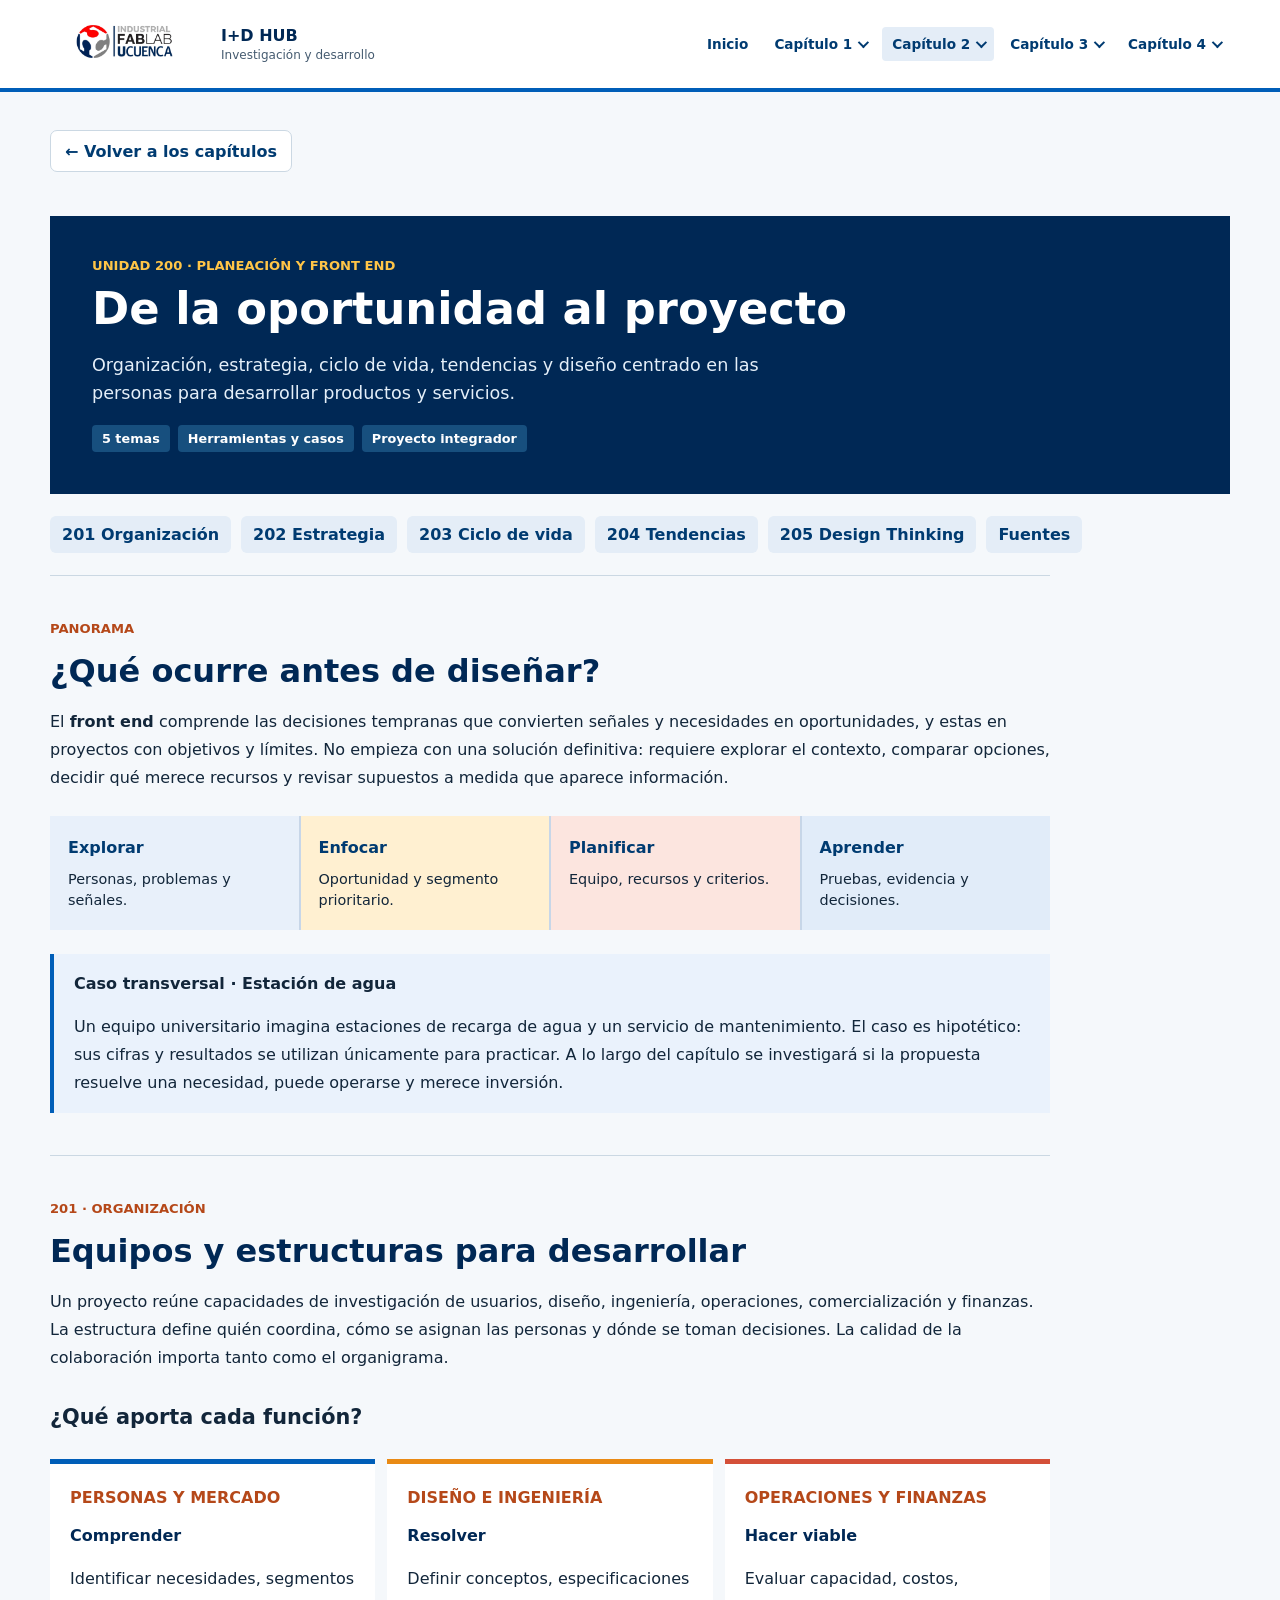
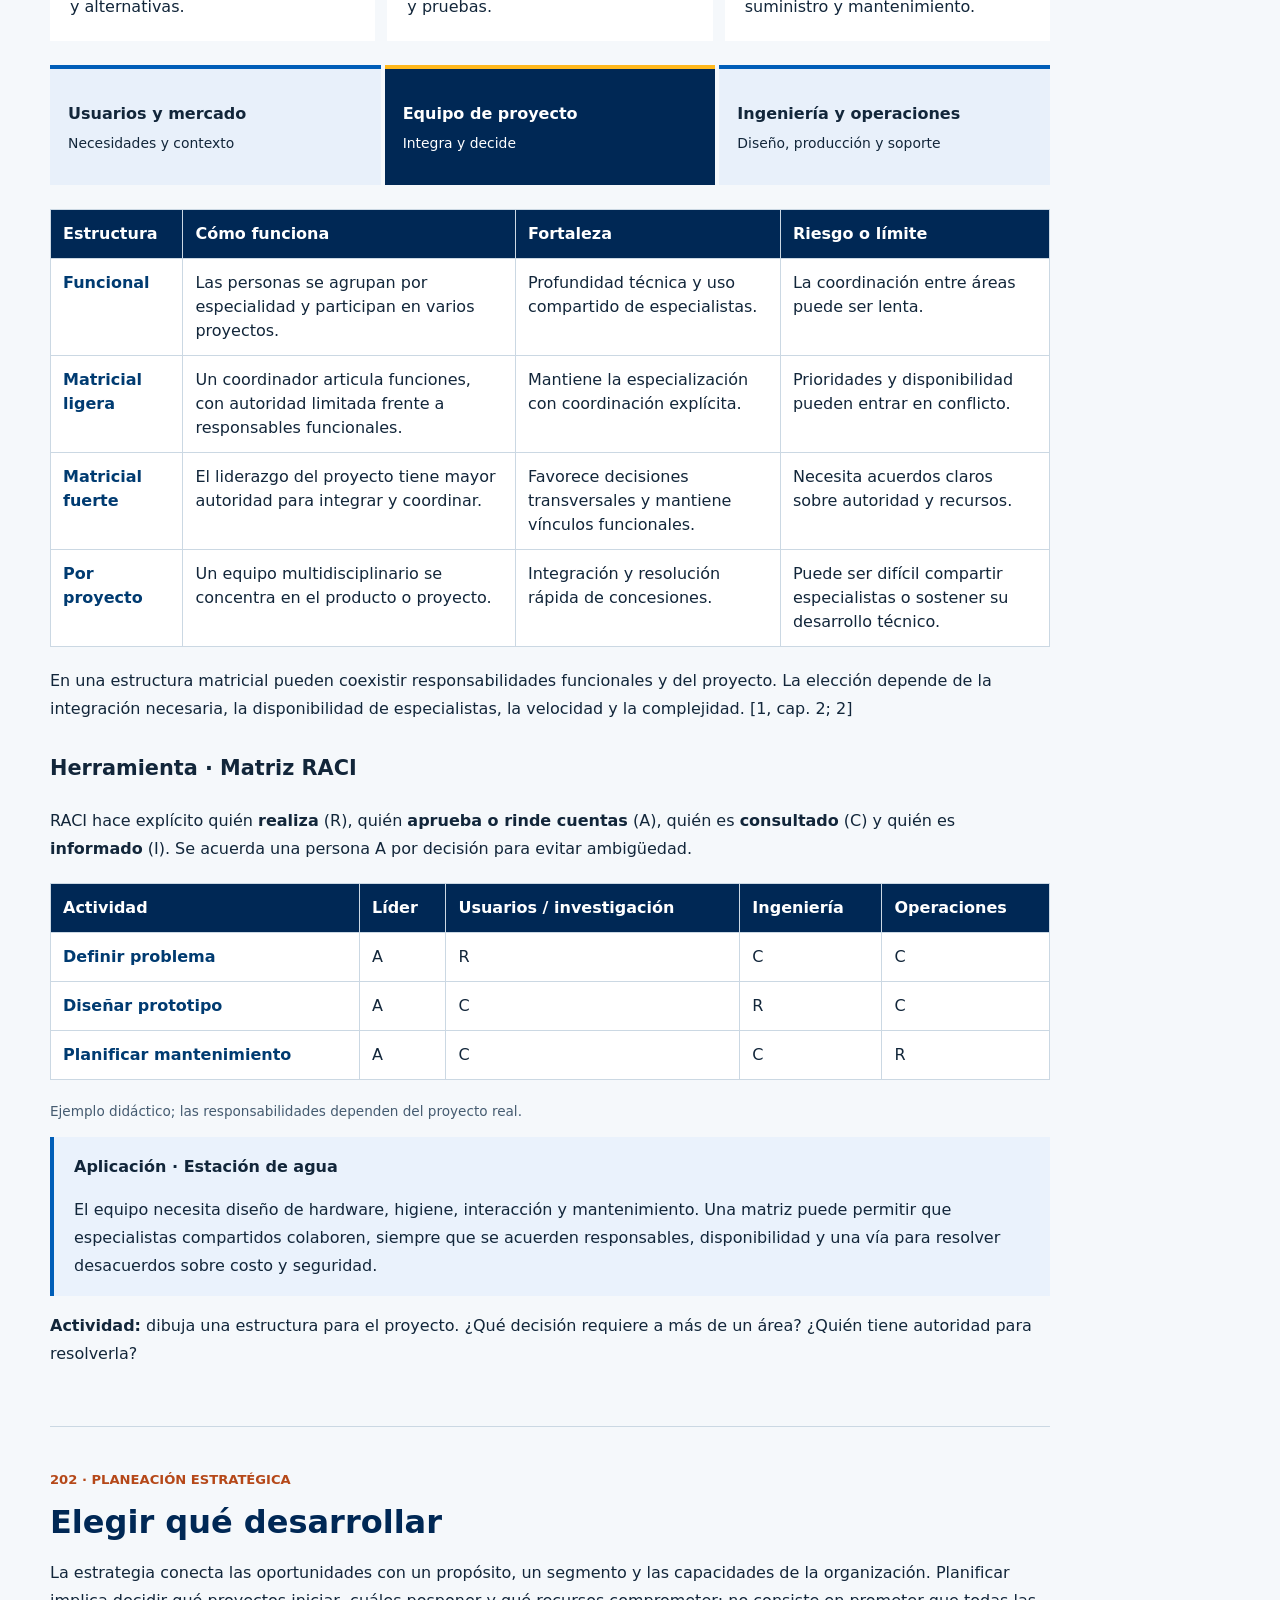
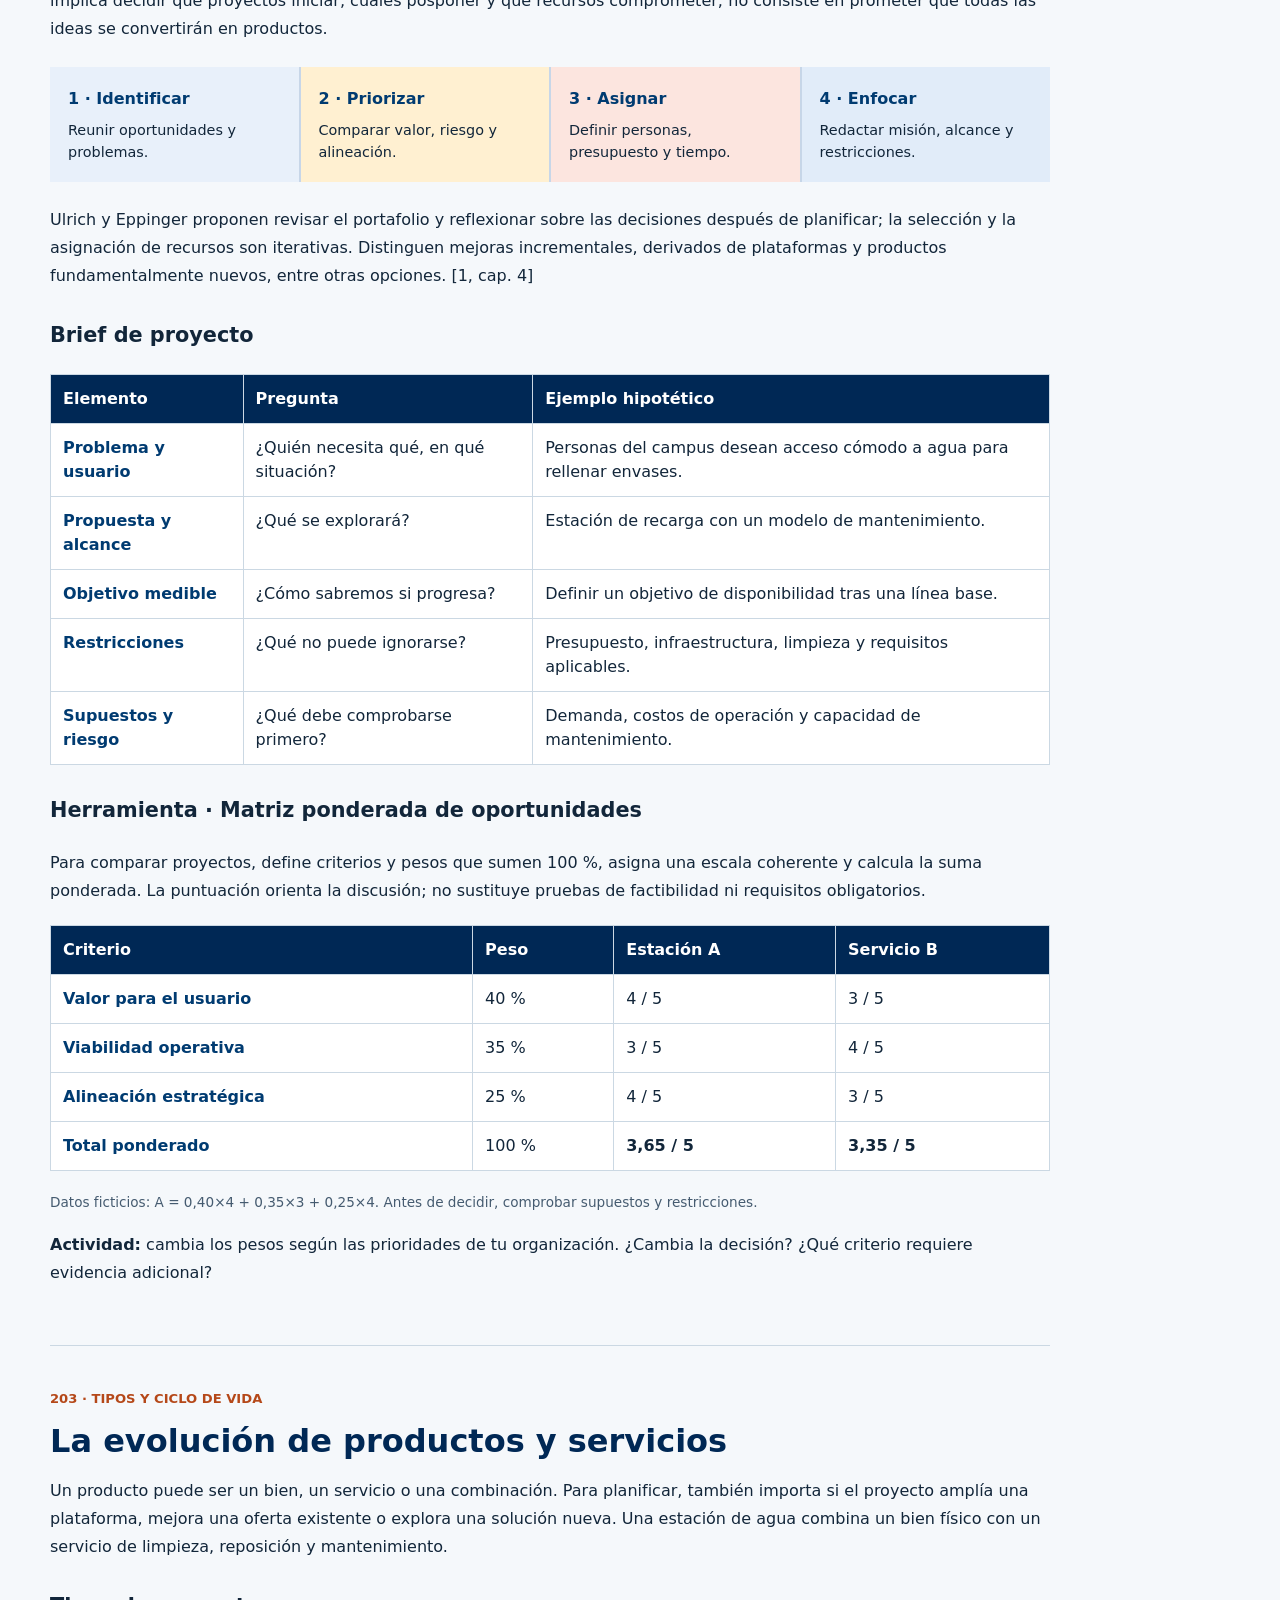
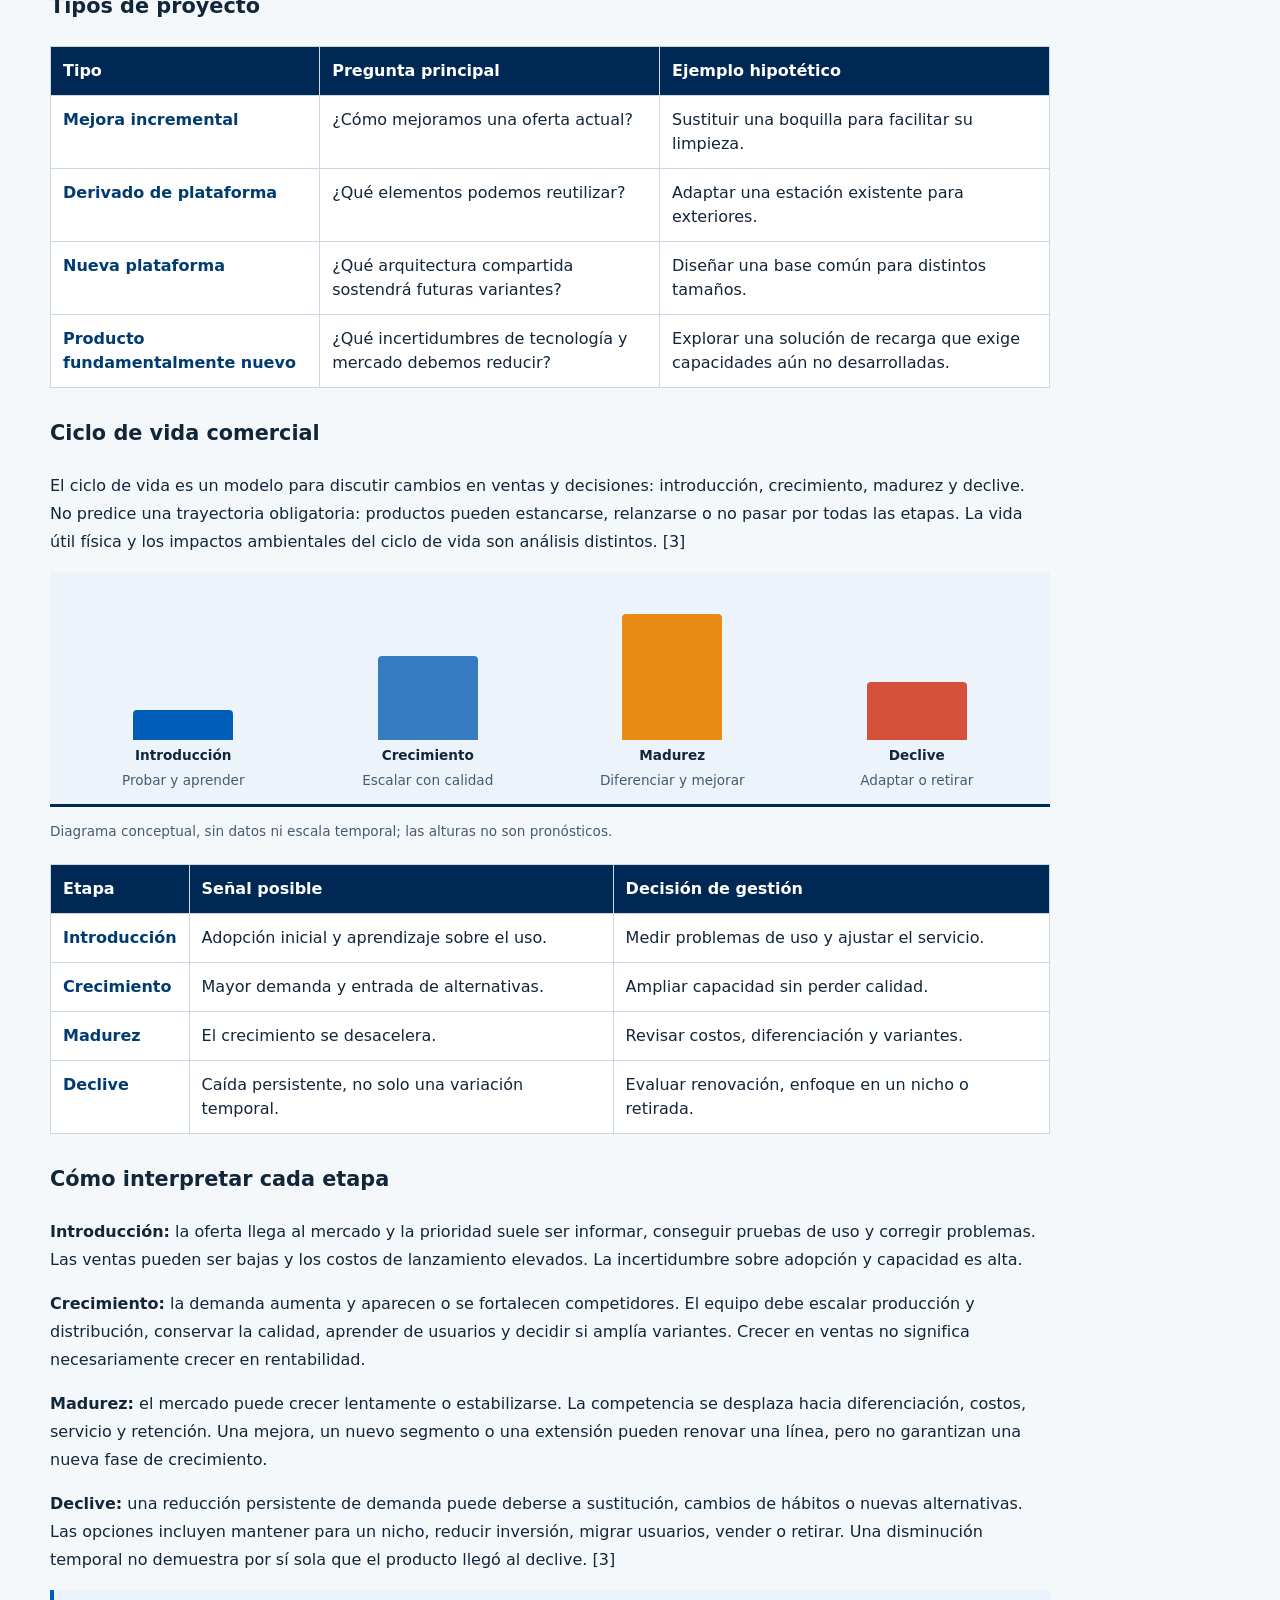
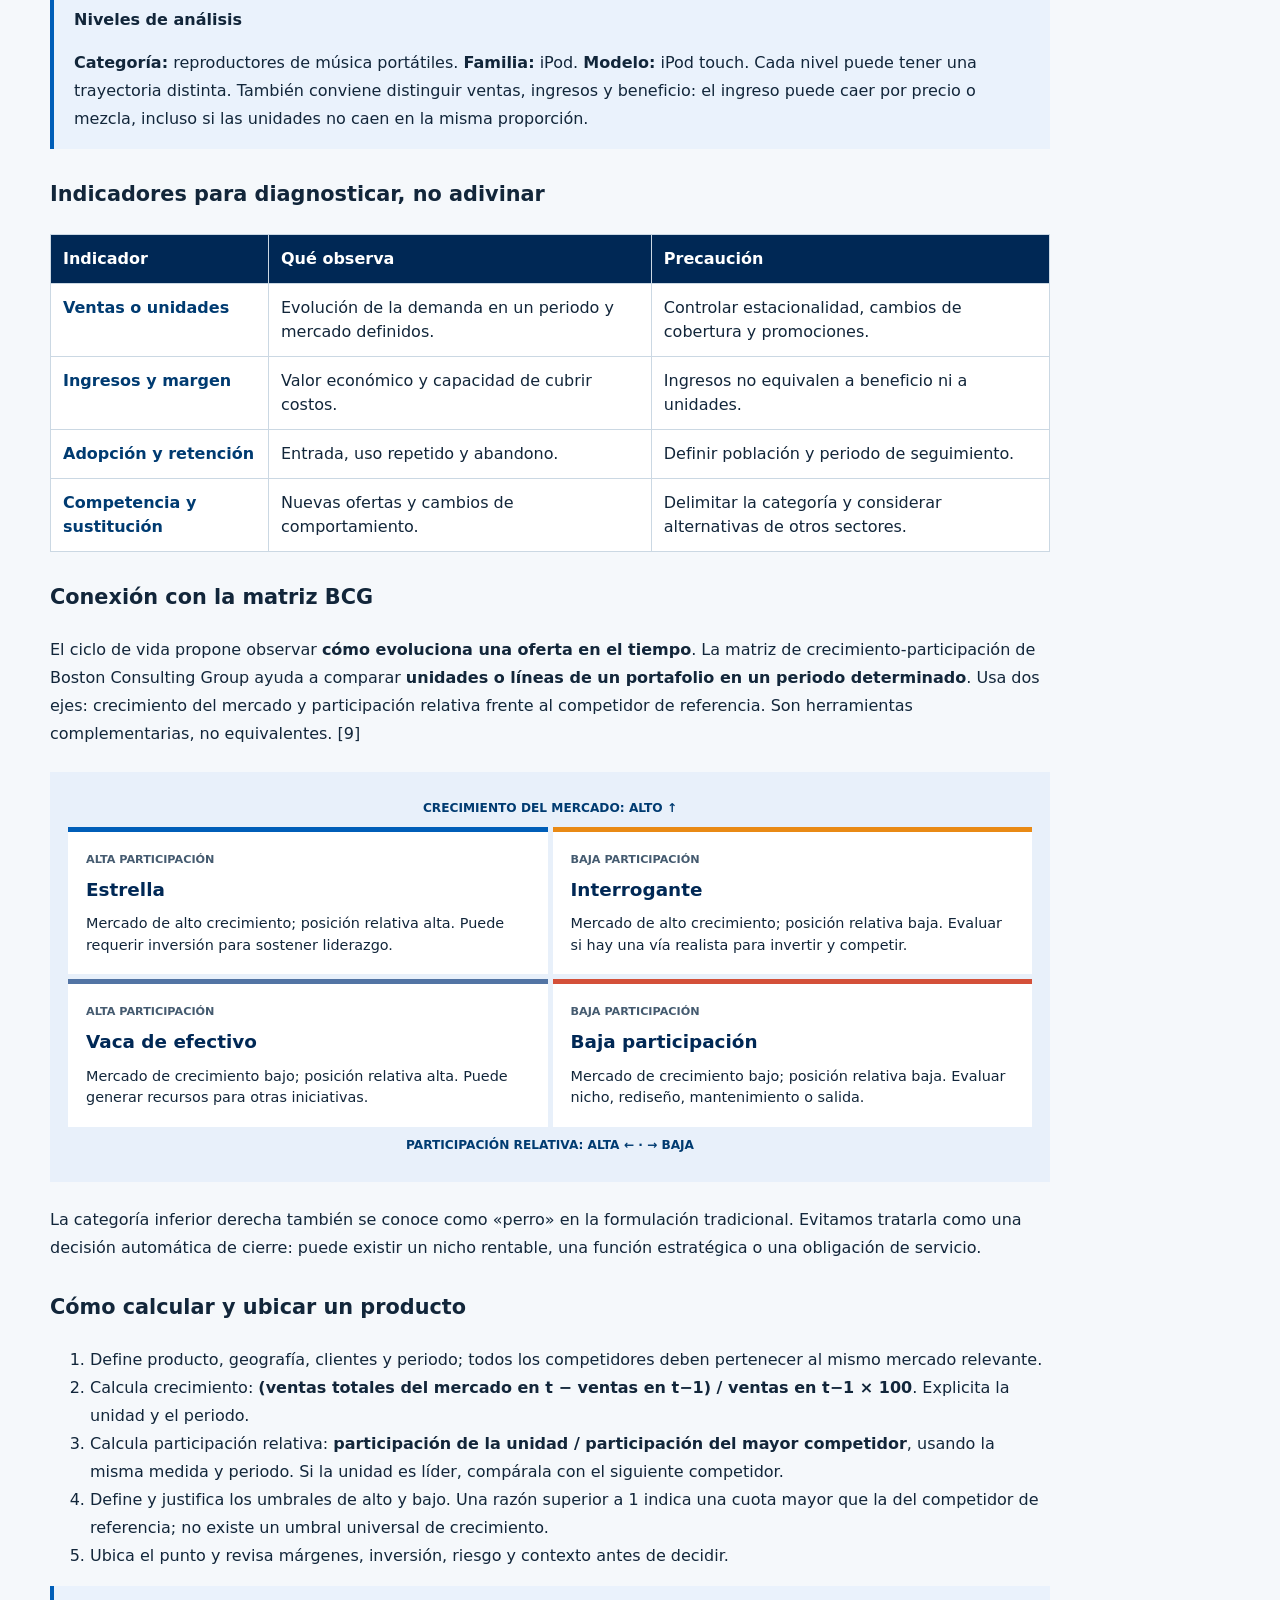
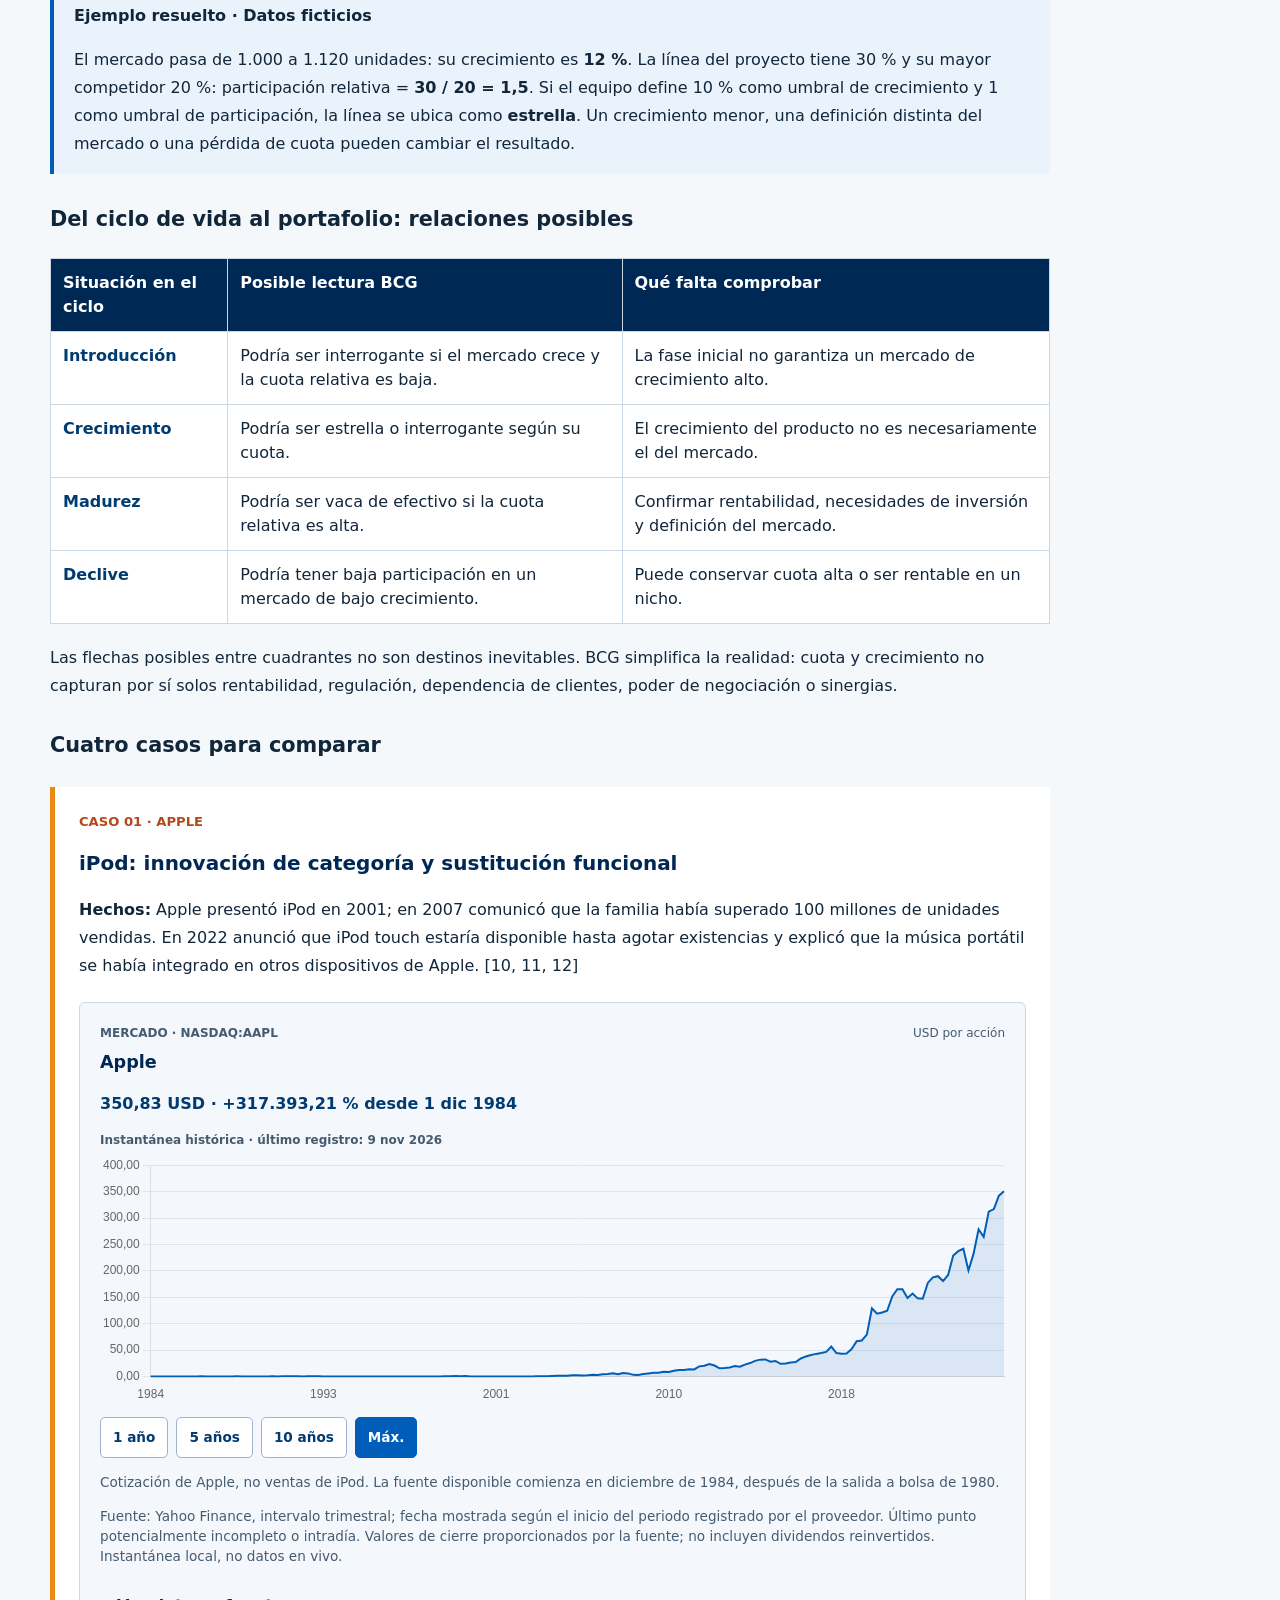
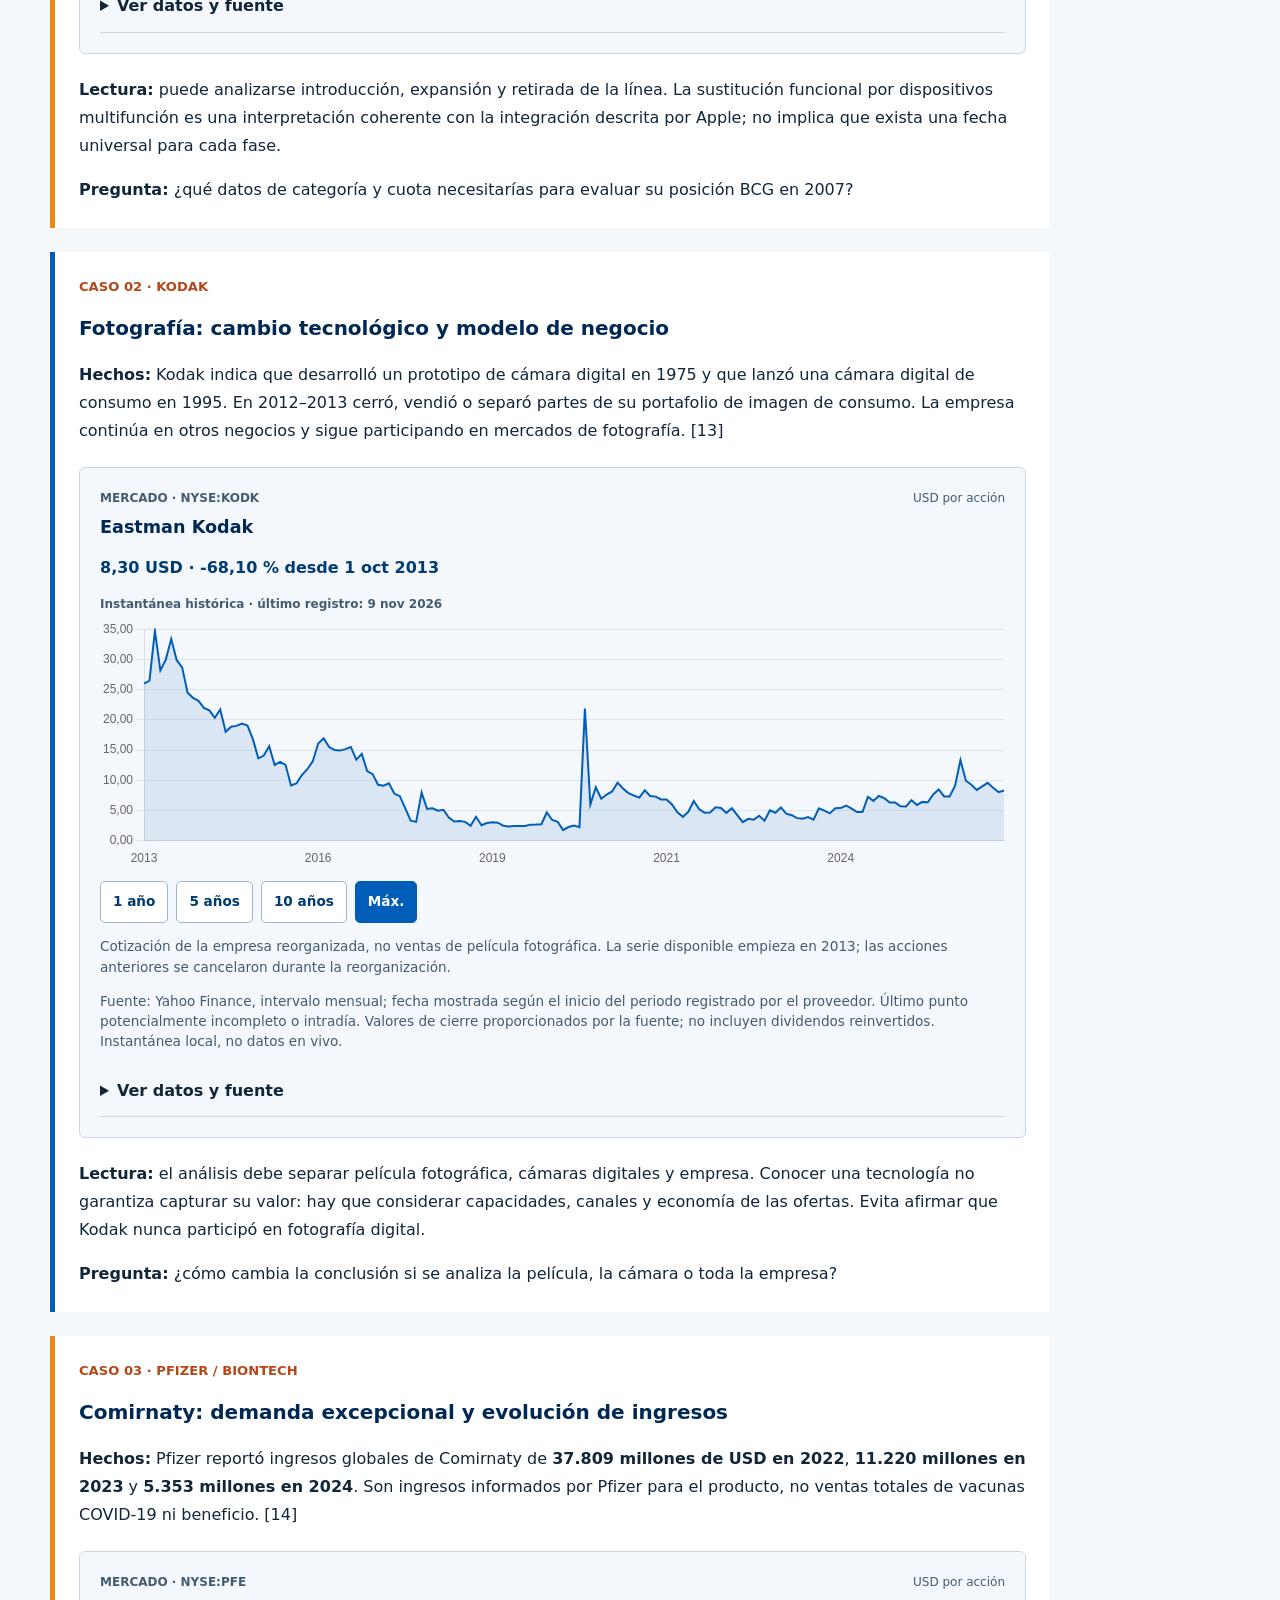
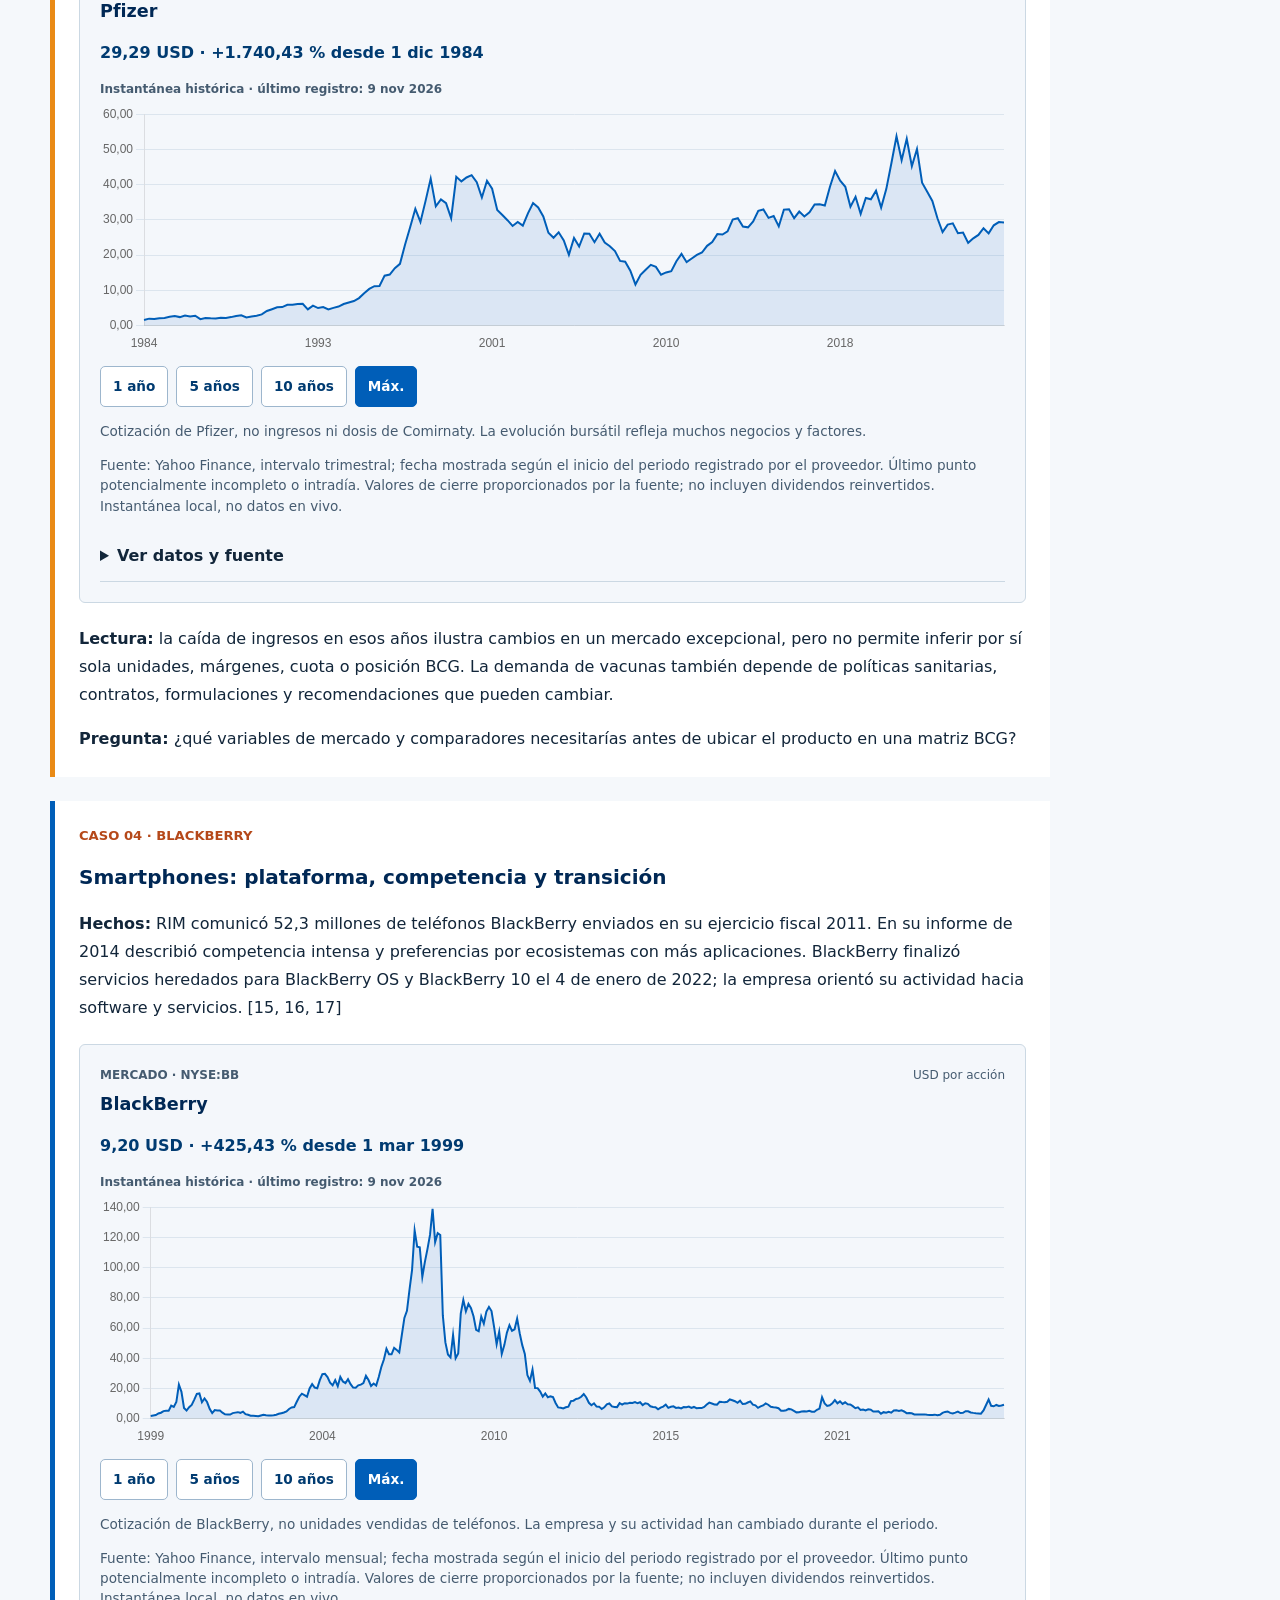
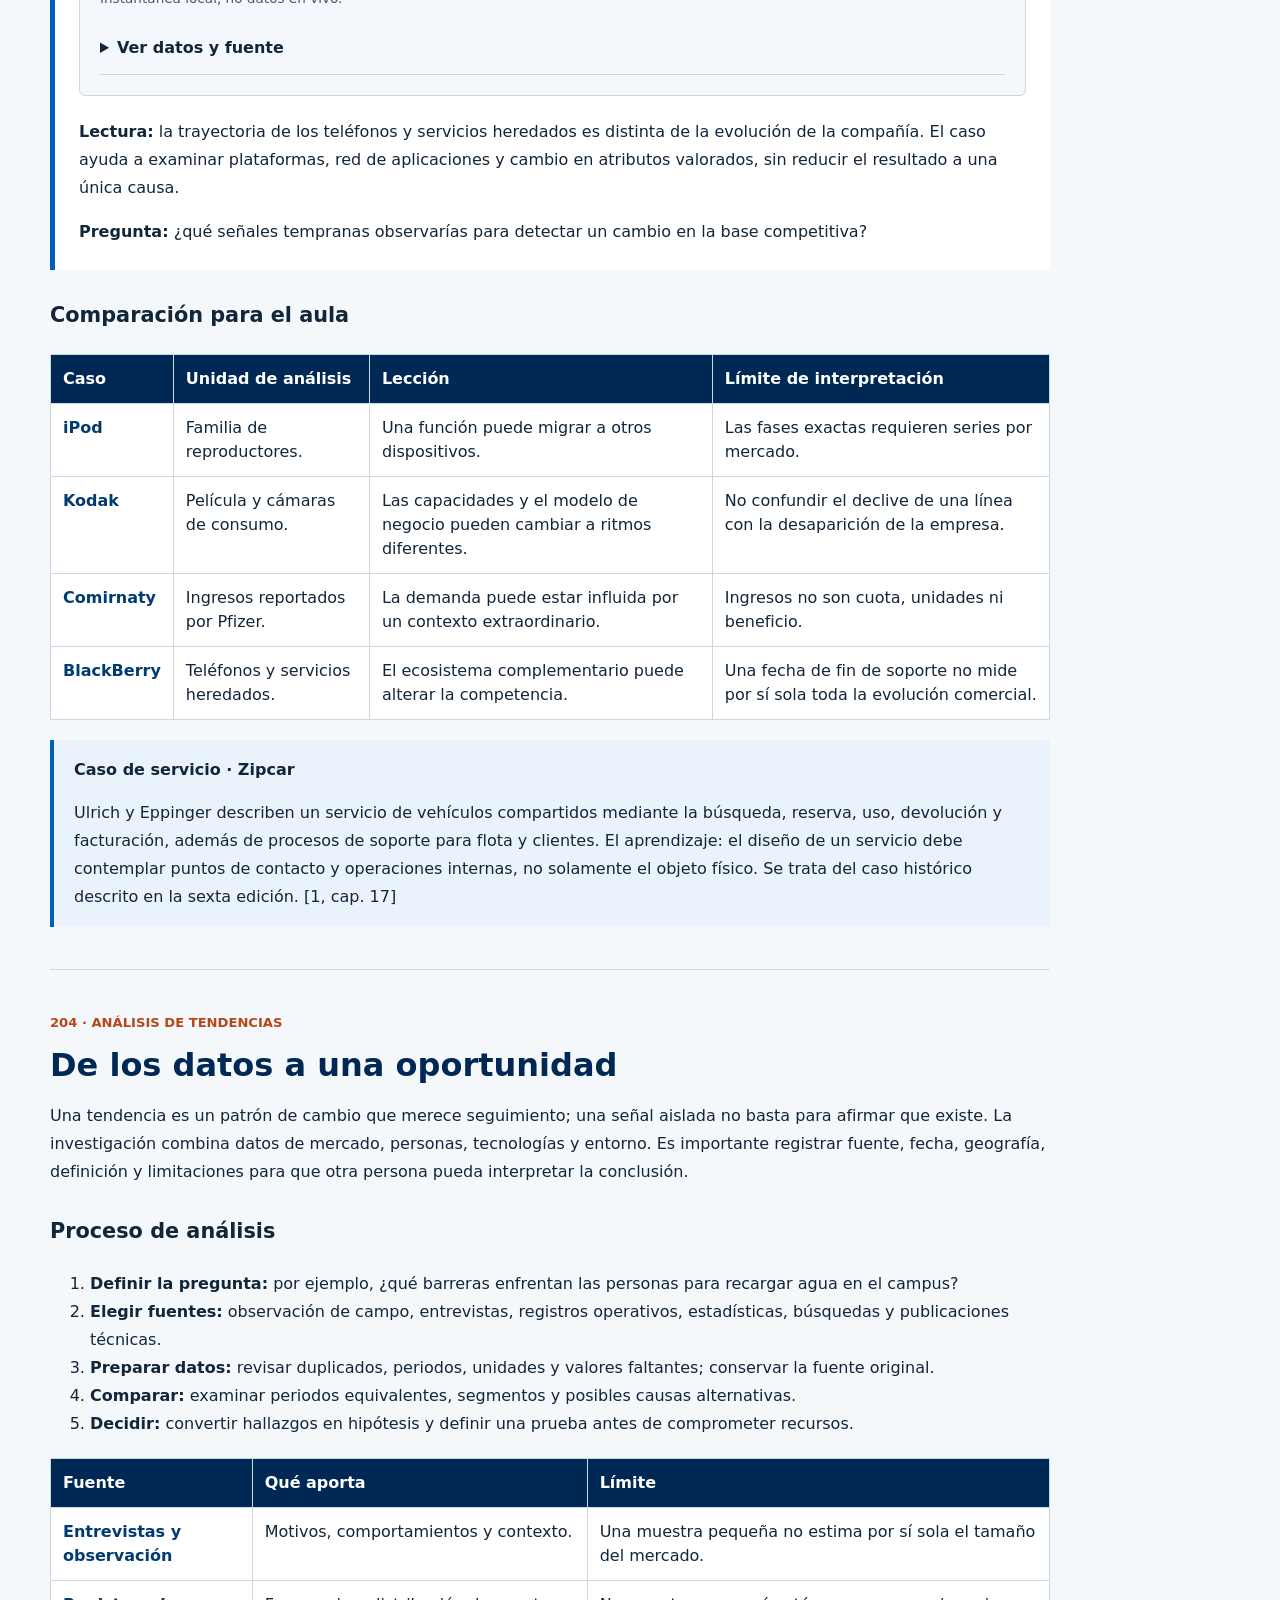
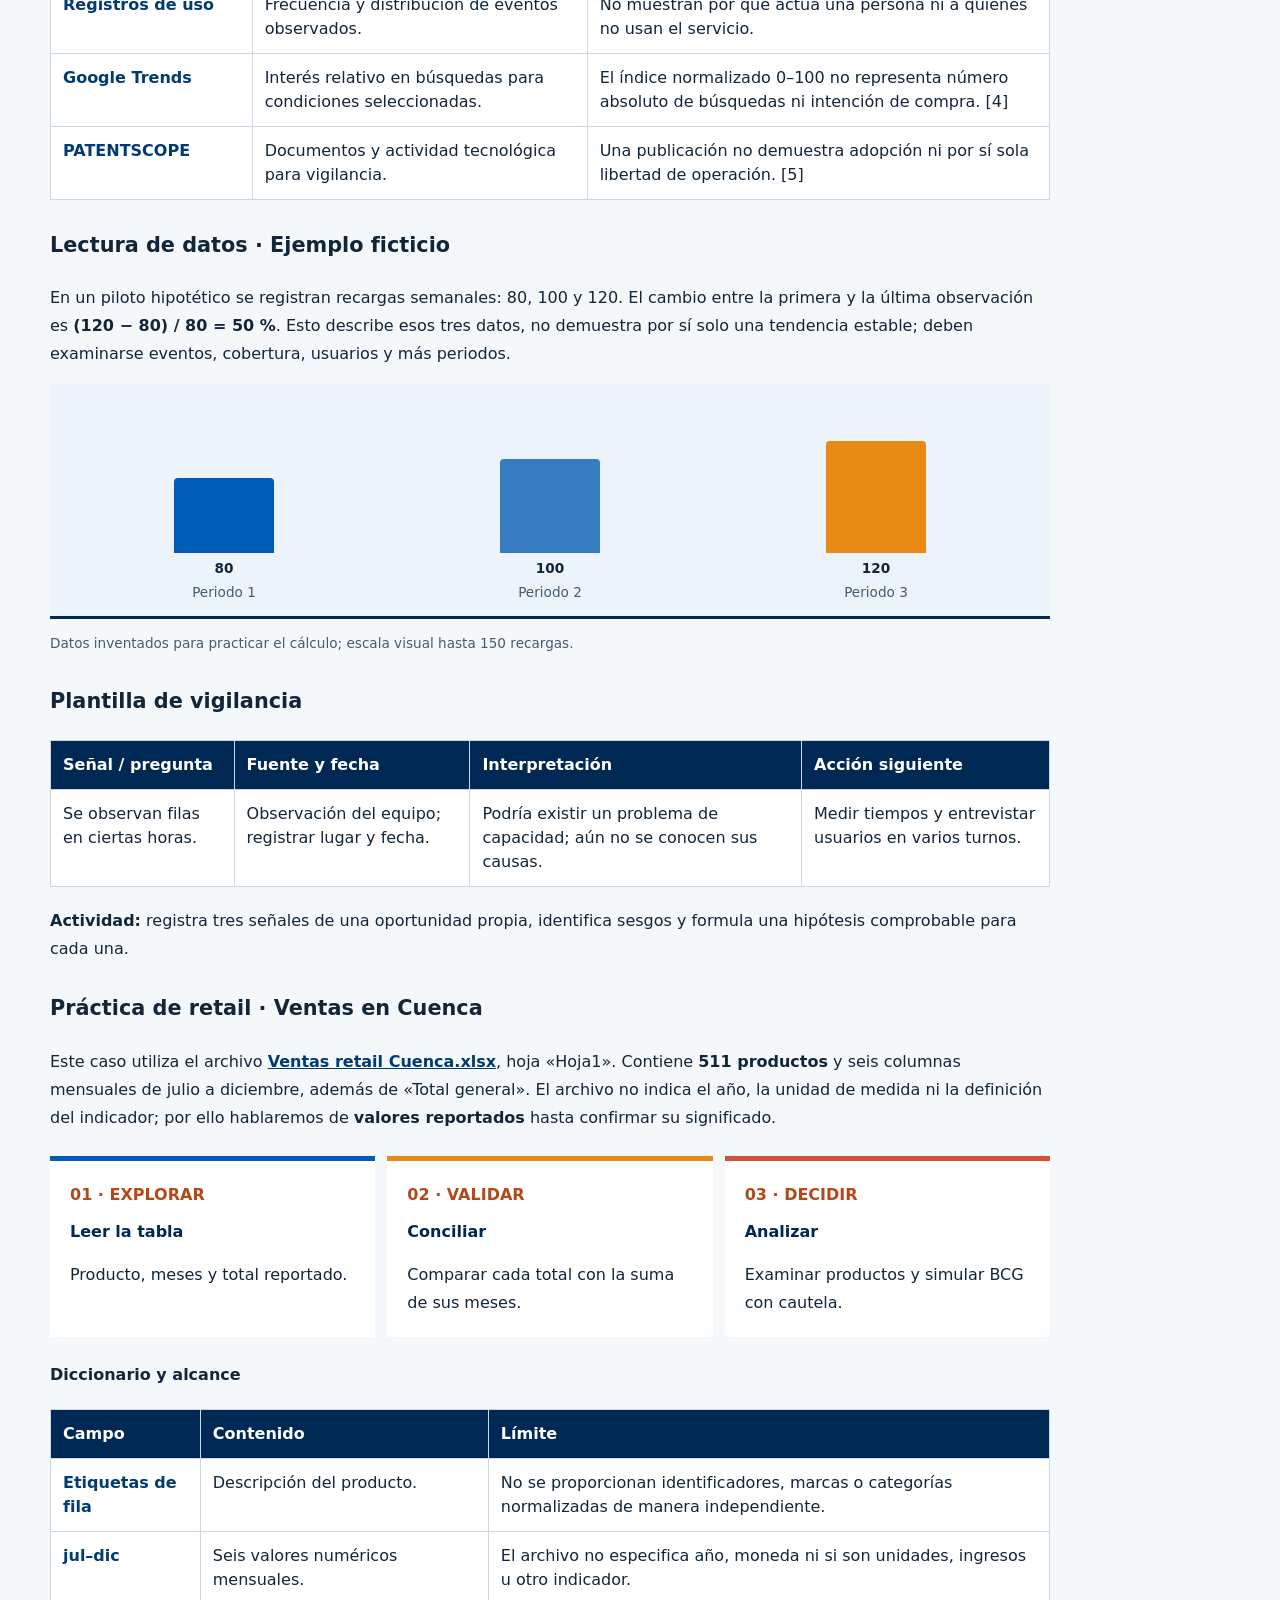
==== platform/pages/capitulo-2.html @ 2569ded1 "Add files via upload" ====
<!doctype html>
<html lang="es">
<head>
  <meta charset="utf-8">
  <meta name="viewport" content="width=device-width, initial-scale=1">
  <title>Capítulo 2 | Planeación y Front End</title>
  <link rel="stylesheet" href="../styles.css">
</head>
<body class="chapter-one chapter-two">
<header class="site-header"><a class="site-brand" href="../index.html"><span class="site-logo"><img src="../../assets/logo-fab-ucuenca.jpeg" alt="Industrial FabLab UCuenca"></span><span class="site-brand-text"><strong>I+D HUB</strong><small>Investigación y desarrollo</small></span></a><nav aria-label="Navegación principal"><a href="../index.html">Inicio</a><a href="capitulo-1.html">Capítulo 1</a><a href="capitulo-2.html" aria-current="page">Capítulo 2</a><a href="capitulo-3.html">Capítulo 3</a><a href="capitulo-4.html">Capítulo 4</a></nav></header>
<main class="page-shell chapter-page">
  <a class="back-link" href="../index.html">← Volver a los capítulos</a>
  <header class="chapter-intro"><p class="kicker">Unidad 200 · Planeación y front end</p><h1>De la oportunidad al proyecto</h1><p>Organización, estrategia, ciclo de vida, tendencias y diseño centrado en las personas para desarrollar productos y servicios.</p><div class="chapter-meta"><span>5 temas</span><span>Herramientas y casos</span><span>Proyecto integrador</span></div></header>
  <nav class="study-nav" aria-label="Temas del capítulo"><a href="#tema-201">201 Organización</a><a href="#tema-202">202 Estrategia</a><a href="#tema-203">203 Ciclo de vida</a><a href="#tema-204">204 Tendencias</a><a href="#tema-205">205 Design Thinking</a><a href="#fuentes">Fuentes</a></nav>
  <div class="chapter-reading">
  <section class="study-content">
    <p class="kicker">Panorama</p><h2>¿Qué ocurre antes de diseñar?</h2><p>El <strong>front end</strong> comprende las decisiones tempranas que convierten señales y necesidades en oportunidades, y estas en proyectos con objetivos y límites. No empieza con una solución definitiva: requiere explorar el contexto, comparar opciones, decidir qué merece recursos y revisar supuestos a medida que aparece información.</p>
    <div class="learning-flow"><div><strong>Explorar</strong><span>Personas, problemas y señales.</span></div><div><strong>Enfocar</strong><span>Oportunidad y segmento prioritario.</span></div><div><strong>Planificar</strong><span>Equipo, recursos y criterios.</span></div><div><strong>Aprender</strong><span>Pruebas, evidencia y decisiones.</span></div></div>
    <aside class="case"><strong>Caso transversal · Estación de agua</strong><p>Un equipo universitario imagina estaciones de recarga de agua y un servicio de mantenimiento. El caso es hipotético: sus cifras y resultados se utilizan únicamente para practicar. A lo largo del capítulo se investigará si la propuesta resuelve una necesidad, puede operarse y merece inversión.</p></aside>
  </section>
  <section class="study-content" id="tema-201">
    <p class="kicker">201 · Organización</p><h2>Equipos y estructuras para desarrollar</h2><p>Un proyecto reúne capacidades de investigación de usuarios, diseño, ingeniería, operaciones, comercialización y finanzas. La estructura define quién coordina, cómo se asignan las personas y dónde se toman decisiones. La calidad de la colaboración importa tanto como el organigrama.</p>
    <h3>¿Qué aporta cada función?</h3><div class="concept-map"><div><span>PERSONAS Y MERCADO</span><strong>Comprender</strong><p>Identificar necesidades, segmentos y alternativas.</p></div><div><span>DISEÑO E INGENIERÍA</span><strong>Resolver</strong><p>Definir conceptos, especificaciones y pruebas.</p></div><div><span>OPERACIONES Y FINANZAS</span><strong>Hacer viable</strong><p>Evaluar capacidad, costos, suministro y mantenimiento.</p></div></div>
    <div class="team-diagram" role="img" aria-label="Equipo de proyecto que conecta usuarios y mercado, diseño e ingeniería, operaciones y finanzas"><div><strong>Usuarios y mercado</strong><span>Necesidades y contexto</span></div><div><strong>Equipo de proyecto</strong><span>Integra y decide</span></div><div><strong>Ingeniería y operaciones</strong><span>Diseño, producción y soporte</span></div></div>
    <div class="table-wrap"><table><thead><tr><th>Estructura</th><th>Cómo funciona</th><th>Fortaleza</th><th>Riesgo o límite</th></tr></thead><tbody><tr><th>Funcional</th><td>Las personas se agrupan por especialidad y participan en varios proyectos.</td><td>Profundidad técnica y uso compartido de especialistas.</td><td>La coordinación entre áreas puede ser lenta.</td></tr><tr><th>Matricial ligera</th><td>Un coordinador articula funciones, con autoridad limitada frente a responsables funcionales.</td><td>Mantiene la especialización con coordinación explícita.</td><td>Prioridades y disponibilidad pueden entrar en conflicto.</td></tr><tr><th>Matricial fuerte</th><td>El liderazgo del proyecto tiene mayor autoridad para integrar y coordinar.</td><td>Favorece decisiones transversales y mantiene vínculos funcionales.</td><td>Necesita acuerdos claros sobre autoridad y recursos.</td></tr><tr><th>Por proyecto</th><td>Un equipo multidisciplinario se concentra en el producto o proyecto.</td><td>Integración y resolución rápida de concesiones.</td><td>Puede ser difícil compartir especialistas o sostener su desarrollo técnico.</td></tr></tbody></table></div>
    <p>En una estructura matricial pueden coexistir responsabilidades funcionales y del proyecto. La elección depende de la integración necesaria, la disponibilidad de especialistas, la velocidad y la complejidad. [1, cap. 2; 2]</p>
    <h3>Herramienta · Matriz RACI</h3><p>RACI hace explícito quién <strong>realiza</strong> (R), quién <strong>aprueba o rinde cuentas</strong> (A), quién es <strong>consultado</strong> (C) y quién es <strong>informado</strong> (I). Se acuerda una persona A por decisión para evitar ambigüedad.</p>
    <div class="table-wrap"><table><thead><tr><th>Actividad</th><th>Líder</th><th>Usuarios / investigación</th><th>Ingeniería</th><th>Operaciones</th></tr></thead><tbody><tr><th>Definir problema</th><td>A</td><td>R</td><td>C</td><td>C</td></tr><tr><th>Diseñar prototipo</th><td>A</td><td>C</td><td>R</td><td>C</td></tr><tr><th>Planificar mantenimiento</th><td>A</td><td>C</td><td>C</td><td>R</td></tr></tbody></table></div><p class="source-note">Ejemplo didáctico; las responsabilidades dependen del proyecto real.</p>
    <aside class="case"><strong>Aplicación · Estación de agua</strong><p>El equipo necesita diseño de hardware, higiene, interacción y mantenimiento. Una matriz puede permitir que especialistas compartidos colaboren, siempre que se acuerden responsables, disponibilidad y una vía para resolver desacuerdos sobre costo y seguridad.</p></aside>
    <p><strong>Actividad:</strong> dibuja una estructura para el proyecto. ¿Qué decisión requiere a más de un área? ¿Quién tiene autoridad para resolverla?</p>
  </section>
  <section class="study-content" id="tema-202">
    <p class="kicker">202 · Planeación estratégica</p><h2>Elegir qué desarrollar</h2><p>La estrategia conecta las oportunidades con un propósito, un segmento y las capacidades de la organización. Planificar implica decidir qué proyectos iniciar, cuáles posponer y qué recursos comprometer; no consiste en prometer que todas las ideas se convertirán en productos.</p>
    <div class="learning-flow"><div><strong>1 · Identificar</strong><span>Reunir oportunidades y problemas.</span></div><div><strong>2 · Priorizar</strong><span>Comparar valor, riesgo y alineación.</span></div><div><strong>3 · Asignar</strong><span>Definir personas, presupuesto y tiempo.</span></div><div><strong>4 · Enfocar</strong><span>Redactar misión, alcance y restricciones.</span></div></div>
    <p>Ulrich y Eppinger proponen revisar el portafolio y reflexionar sobre las decisiones después de planificar; la selección y la asignación de recursos son iterativas. Distinguen mejoras incrementales, derivados de plataformas y productos fundamentalmente nuevos, entre otras opciones. [1, cap. 4]</p>
    <h3>Brief de proyecto</h3><div class="table-wrap"><table><thead><tr><th>Elemento</th><th>Pregunta</th><th>Ejemplo hipotético</th></tr></thead><tbody><tr><th>Problema y usuario</th><td>¿Quién necesita qué, en qué situación?</td><td>Personas del campus desean acceso cómodo a agua para rellenar envases.</td></tr><tr><th>Propuesta y alcance</th><td>¿Qué se explorará?</td><td>Estación de recarga con un modelo de mantenimiento.</td></tr><tr><th>Objetivo medible</th><td>¿Cómo sabremos si progresa?</td><td>Definir un objetivo de disponibilidad tras una línea base.</td></tr><tr><th>Restricciones</th><td>¿Qué no puede ignorarse?</td><td>Presupuesto, infraestructura, limpieza y requisitos aplicables.</td></tr><tr><th>Supuestos y riesgo</th><td>¿Qué debe comprobarse primero?</td><td>Demanda, costos de operación y capacidad de mantenimiento.</td></tr></tbody></table></div>
    <h3>Herramienta · Matriz ponderada de oportunidades</h3><p>Para comparar proyectos, define criterios y pesos que sumen 100 %, asigna una escala coherente y calcula la suma ponderada. La puntuación orienta la discusión; no sustituye pruebas de factibilidad ni requisitos obligatorios.</p>
    <div class="table-wrap"><table><thead><tr><th>Criterio</th><th>Peso</th><th>Estación A</th><th>Servicio B</th></tr></thead><tbody><tr><th>Valor para el usuario</th><td>40 %</td><td>4 / 5</td><td>3 / 5</td></tr><tr><th>Viabilidad operativa</th><td>35 %</td><td>3 / 5</td><td>4 / 5</td></tr><tr><th>Alineación estratégica</th><td>25 %</td><td>4 / 5</td><td>3 / 5</td></tr><tr><th>Total ponderado</th><td>100 %</td><td><strong>3,65 / 5</strong></td><td><strong>3,35 / 5</strong></td></tr></tbody></table></div><p class="source-note">Datos ficticios: A = 0,40×4 + 0,35×3 + 0,25×4. Antes de decidir, comprobar supuestos y restricciones.</p>
    <p><strong>Actividad:</strong> cambia los pesos según las prioridades de tu organización. ¿Cambia la decisión? ¿Qué criterio requiere evidencia adicional?</p>
  </section>
  <section class="study-content" id="tema-203">
    <p class="kicker">203 · Tipos y ciclo de vida</p><h2>La evolución de productos y servicios</h2><p>Un producto puede ser un bien, un servicio o una combinación. Para planificar, también importa si el proyecto amplía una plataforma, mejora una oferta existente o explora una solución nueva. Una estación de agua combina un bien físico con un servicio de limpieza, reposición y mantenimiento.</p>
    <h3>Tipos de proyecto</h3><div class="table-wrap"><table><thead><tr><th>Tipo</th><th>Pregunta principal</th><th>Ejemplo hipotético</th></tr></thead><tbody><tr><th>Mejora incremental</th><td>¿Cómo mejoramos una oferta actual?</td><td>Sustituir una boquilla para facilitar su limpieza.</td></tr><tr><th>Derivado de plataforma</th><td>¿Qué elementos podemos reutilizar?</td><td>Adaptar una estación existente para exteriores.</td></tr><tr><th>Nueva plataforma</th><td>¿Qué arquitectura compartida sostendrá futuras variantes?</td><td>Diseñar una base común para distintos tamaños.</td></tr><tr><th>Producto fundamentalmente nuevo</th><td>¿Qué incertidumbres de tecnología y mercado debemos reducir?</td><td>Explorar una solución de recarga que exige capacidades aún no desarrolladas.</td></tr></tbody></table></div>
    <h3>Ciclo de vida comercial</h3><p>El ciclo de vida es un modelo para discutir cambios en ventas y decisiones: introducción, crecimiento, madurez y declive. No predice una trayectoria obligatoria: productos pueden estancarse, relanzarse o no pasar por todas las etapas. La vida útil física y los impactos ambientales del ciclo de vida son análisis distintos. [3]</p>
    <div class="lifecycle" role="img" aria-label="Esquema conceptual del ciclo de vida: ventas bajas en introducción, crecientes en crecimiento, altas en madurez y menores en declive. No representa datos reales."><div><i style="height:22%"></i><strong>Introducción</strong><span>Probar y aprender</span></div><div><i style="height:60%"></i><strong>Crecimiento</strong><span>Escalar con calidad</span></div><div><i style="height:90%"></i><strong>Madurez</strong><span>Diferenciar y mejorar</span></div><div><i style="height:42%"></i><strong>Declive</strong><span>Adaptar o retirar</span></div></div><p class="source-note">Diagrama conceptual, sin datos ni escala temporal; las alturas no son pronósticos.</p>
    <div class="table-wrap"><table><thead><tr><th>Etapa</th><th>Señal posible</th><th>Decisión de gestión</th></tr></thead><tbody><tr><th>Introducción</th><td>Adopción inicial y aprendizaje sobre el uso.</td><td>Medir problemas de uso y ajustar el servicio.</td></tr><tr><th>Crecimiento</th><td>Mayor demanda y entrada de alternativas.</td><td>Ampliar capacidad sin perder calidad.</td></tr><tr><th>Madurez</th><td>El crecimiento se desacelera.</td><td>Revisar costos, diferenciación y variantes.</td></tr><tr><th>Declive</th><td>Caída persistente, no solo una variación temporal.</td><td>Evaluar renovación, enfoque en un nicho o retirada.</td></tr></tbody></table></div>
    <h3>Cómo interpretar cada etapa</h3>
    <p><strong>Introducción:</strong> la oferta llega al mercado y la prioridad suele ser informar, conseguir pruebas de uso y corregir problemas. Las ventas pueden ser bajas y los costos de lanzamiento elevados. La incertidumbre sobre adopción y capacidad es alta.</p>
    <p><strong>Crecimiento:</strong> la demanda aumenta y aparecen o se fortalecen competidores. El equipo debe escalar producción y distribución, conservar la calidad, aprender de usuarios y decidir si amplía variantes. Crecer en ventas no significa necesariamente crecer en rentabilidad.</p>
    <p><strong>Madurez:</strong> el mercado puede crecer lentamente o estabilizarse. La competencia se desplaza hacia diferenciación, costos, servicio y retención. Una mejora, un nuevo segmento o una extensión pueden renovar una línea, pero no garantizan una nueva fase de crecimiento.</p>
    <p><strong>Declive:</strong> una reducción persistente de demanda puede deberse a sustitución, cambios de hábitos o nuevas alternativas. Las opciones incluyen mantener para un nicho, reducir inversión, migrar usuarios, vender o retirar. Una disminución temporal no demuestra por sí sola que el producto llegó al declive. [3]</p>
    <div class="case"><strong>Niveles de análisis</strong><p><strong>Categoría:</strong> reproductores de música portátiles. <strong>Familia:</strong> iPod. <strong>Modelo:</strong> iPod touch. Cada nivel puede tener una trayectoria distinta. También conviene distinguir ventas, ingresos y beneficio: el ingreso puede caer por precio o mezcla, incluso si las unidades no caen en la misma proporción.</p></div>
    <h3>Indicadores para diagnosticar, no adivinar</h3><div class="table-wrap"><table><thead><tr><th>Indicador</th><th>Qué observa</th><th>Precaución</th></tr></thead><tbody><tr><th>Ventas o unidades</th><td>Evolución de la demanda en un periodo y mercado definidos.</td><td>Controlar estacionalidad, cambios de cobertura y promociones.</td></tr><tr><th>Ingresos y margen</th><td>Valor económico y capacidad de cubrir costos.</td><td>Ingresos no equivalen a beneficio ni a unidades.</td></tr><tr><th>Adopción y retención</th><td>Entrada, uso repetido y abandono.</td><td>Definir población y periodo de seguimiento.</td></tr><tr><th>Competencia y sustitución</th><td>Nuevas ofertas y cambios de comportamiento.</td><td>Delimitar la categoría y considerar alternativas de otros sectores.</td></tr></tbody></table></div>
    <h3>Conexión con la matriz BCG</h3><p>El ciclo de vida propone observar <strong>cómo evoluciona una oferta en el tiempo</strong>. La matriz de crecimiento-participación de Boston Consulting Group ayuda a comparar <strong>unidades o líneas de un portafolio en un periodo determinado</strong>. Usa dos ejes: crecimiento del mercado y participación relativa frente al competidor de referencia. Son herramientas complementarias, no equivalentes. [9]</p>
    <div class="bcg-wrap" aria-label="Matriz BCG: crecimiento de mercado alto arriba y bajo abajo; participación relativa alta a la izquierda y baja a la derecha">
      <p class="bcg-heading">CRECIMIENTO DEL MERCADO: ALTO ↑</p>
      <div class="bcg-grid"><div><span>ALTA PARTICIPACIÓN</span><strong>Estrella</strong><p>Mercado de alto crecimiento; posición relativa alta. Puede requerir inversión para sostener liderazgo.</p></div><div><span>BAJA PARTICIPACIÓN</span><strong>Interrogante</strong><p>Mercado de alto crecimiento; posición relativa baja. Evaluar si hay una vía realista para invertir y competir.</p></div><div><span>ALTA PARTICIPACIÓN</span><strong>Vaca de efectivo</strong><p>Mercado de crecimiento bajo; posición relativa alta. Puede generar recursos para otras iniciativas.</p></div><div><span>BAJA PARTICIPACIÓN</span><strong>Baja participación</strong><p>Mercado de crecimiento bajo; posición relativa baja. Evaluar nicho, rediseño, mantenimiento o salida.</p></div></div><p class="bcg-heading">PARTICIPACIÓN RELATIVA: ALTA ← · → BAJA</p>
    </div><p>La categoría inferior derecha también se conoce como «perro» en la formulación tradicional. Evitamos tratarla como una decisión automática de cierre: puede existir un nicho rentable, una función estratégica o una obligación de servicio.</p>
    <h3>Cómo calcular y ubicar un producto</h3><ol><li>Define producto, geografía, clientes y periodo; todos los competidores deben pertenecer al mismo mercado relevante.</li><li>Calcula crecimiento: <strong>(ventas totales del mercado en t − ventas en t−1) / ventas en t−1 × 100</strong>. Explicita la unidad y el periodo.</li><li>Calcula participación relativa: <strong>participación de la unidad / participación del mayor competidor</strong>, usando la misma medida y periodo. Si la unidad es líder, compárala con el siguiente competidor.</li><li>Define y justifica los umbrales de alto y bajo. Una razón superior a 1 indica una cuota mayor que la del competidor de referencia; no existe un umbral universal de crecimiento.</li><li>Ubica el punto y revisa márgenes, inversión, riesgo y contexto antes de decidir.</li></ol>
    <aside class="case"><strong>Ejemplo resuelto · Datos ficticios</strong><p>El mercado pasa de 1.000 a 1.120 unidades: su crecimiento es <strong>12 %</strong>. La línea del proyecto tiene 30 % y su mayor competidor 20 %: participación relativa = <strong>30 / 20 = 1,5</strong>. Si el equipo define 10 % como umbral de crecimiento y 1 como umbral de participación, la línea se ubica como <strong>estrella</strong>. Un crecimiento menor, una definición distinta del mercado o una pérdida de cuota pueden cambiar el resultado.</p></aside>
    <h3>Del ciclo de vida al portafolio: relaciones posibles</h3><div class="table-wrap"><table><thead><tr><th>Situación en el ciclo</th><th>Posible lectura BCG</th><th>Qué falta comprobar</th></tr></thead><tbody><tr><th>Introducción</th><td>Podría ser interrogante si el mercado crece y la cuota relativa es baja.</td><td>La fase inicial no garantiza un mercado de crecimiento alto.</td></tr><tr><th>Crecimiento</th><td>Podría ser estrella o interrogante según su cuota.</td><td>El crecimiento del producto no es necesariamente el del mercado.</td></tr><tr><th>Madurez</th><td>Podría ser vaca de efectivo si la cuota relativa es alta.</td><td>Confirmar rentabilidad, necesidades de inversión y definición del mercado.</td></tr><tr><th>Declive</th><td>Podría tener baja participación en un mercado de bajo crecimiento.</td><td>Puede conservar cuota alta o ser rentable en un nicho.</td></tr></tbody></table></div><p>Las flechas posibles entre cuadrantes no son destinos inevitables. BCG simplifica la realidad: cuota y crecimiento no capturan por sí solos rentabilidad, regulación, dependencia de clientes, poder de negociación o sinergias.</p>
    <h3>Cuatro casos para comparar</h3>
    <div class="case-study"><p class="kicker">CASO 01 · APPLE</p><h4>iPod: innovación de categoría y sustitución funcional</h4><p><strong>Hechos:</strong> Apple presentó iPod en 2001; en 2007 comunicó que la familia había superado 100 millones de unidades vendidas. En 2022 anunció que iPod touch estaría disponible hasta agotar existencias y explicó que la música portátil se había integrado en otros dispositivos de Apple. [10, 11, 12]</p><div class="history-chart" data-series="ipod"></div><p><strong>Lectura:</strong> puede analizarse introducción, expansión y retirada de la línea. La sustitución funcional por dispositivos multifunción es una interpretación coherente con la integración descrita por Apple; no implica que exista una fecha universal para cada fase.</p><p><strong>Pregunta:</strong> ¿qué datos de categoría y cuota necesitarías para evaluar su posición BCG en 2007?</p></div>
    <div class="case-study"><p class="kicker">CASO 02 · KODAK</p><h4>Fotografía: cambio tecnológico y modelo de negocio</h4><p><strong>Hechos:</strong> Kodak indica que desarrolló un prototipo de cámara digital en 1975 y que lanzó una cámara digital de consumo en 1995. En 2012–2013 cerró, vendió o separó partes de su portafolio de imagen de consumo. La empresa continúa en otros negocios y sigue participando en mercados de fotografía. [13]</p><div class="history-chart" data-series="kodak"></div><p><strong>Lectura:</strong> el análisis debe separar película fotográfica, cámaras digitales y empresa. Conocer una tecnología no garantiza capturar su valor: hay que considerar capacidades, canales y economía de las ofertas. Evita afirmar que Kodak nunca participó en fotografía digital.</p><p><strong>Pregunta:</strong> ¿cómo cambia la conclusión si se analiza la película, la cámara o toda la empresa?</p></div>
    <div class="case-study"><p class="kicker">CASO 03 · PFIZER / BIONTECH</p><h4>Comirnaty: demanda excepcional y evolución de ingresos</h4><p><strong>Hechos:</strong> Pfizer reportó ingresos globales de Comirnaty de <strong>37.809 millones de USD en 2022</strong>, <strong>11.220 millones en 2023</strong> y <strong>5.353 millones en 2024</strong>. Son ingresos informados por Pfizer para el producto, no ventas totales de vacunas COVID-19 ni beneficio. [14]</p>
    <div class="history-chart" data-series="pfizer"></div>
    <p><strong>Lectura:</strong> la caída de ingresos en esos años ilustra cambios en un mercado excepcional, pero no permite inferir por sí sola unidades, márgenes, cuota o posición BCG. La demanda de vacunas también depende de políticas sanitarias, contratos, formulaciones y recomendaciones que pueden cambiar.</p><p><strong>Pregunta:</strong> ¿qué variables de mercado y comparadores necesitarías antes de ubicar el producto en una matriz BCG?</p></div>
    <div class="case-study"><p class="kicker">CASO 04 · BLACKBERRY</p><h4>Smartphones: plataforma, competencia y transición</h4><p><strong>Hechos:</strong> RIM comunicó 52,3 millones de teléfonos BlackBerry enviados en su ejercicio fiscal 2011. En su informe de 2014 describió competencia intensa y preferencias por ecosistemas con más aplicaciones. BlackBerry finalizó servicios heredados para BlackBerry OS y BlackBerry 10 el 4 de enero de 2022; la empresa orientó su actividad hacia software y servicios. [15, 16, 17]</p><div class="history-chart" data-series="blackberry"></div><p><strong>Lectura:</strong> la trayectoria de los teléfonos y servicios heredados es distinta de la evolución de la compañía. El caso ayuda a examinar plataformas, red de aplicaciones y cambio en atributos valorados, sin reducir el resultado a una única causa.</p><p><strong>Pregunta:</strong> ¿qué señales tempranas observarías para detectar un cambio en la base competitiva?</p></div>
    <h3>Comparación para el aula</h3><div class="table-wrap"><table><thead><tr><th>Caso</th><th>Unidad de análisis</th><th>Lección</th><th>Límite de interpretación</th></tr></thead><tbody><tr><th>iPod</th><td>Familia de reproductores.</td><td>Una función puede migrar a otros dispositivos.</td><td>Las fases exactas requieren series por mercado.</td></tr><tr><th>Kodak</th><td>Película y cámaras de consumo.</td><td>Las capacidades y el modelo de negocio pueden cambiar a ritmos diferentes.</td><td>No confundir el declive de una línea con la desaparición de la empresa.</td></tr><tr><th>Comirnaty</th><td>Ingresos reportados por Pfizer.</td><td>La demanda puede estar influida por un contexto extraordinario.</td><td>Ingresos no son cuota, unidades ni beneficio.</td></tr><tr><th>BlackBerry</th><td>Teléfonos y servicios heredados.</td><td>El ecosistema complementario puede alterar la competencia.</td><td>Una fecha de fin de soporte no mide por sí sola toda la evolución comercial.</td></tr></tbody></table></div>
    <aside class="case"><strong>Caso de servicio · Zipcar</strong><p>Ulrich y Eppinger describen un servicio de vehículos compartidos mediante la búsqueda, reserva, uso, devolución y facturación, además de procesos de soporte para flota y clientes. El aprendizaje: el diseño de un servicio debe contemplar puntos de contacto y operaciones internas, no solamente el objeto físico. Se trata del caso histórico descrito en la sexta edición. [1, cap. 17]</p></aside>
  </section>
  <section class="study-content" id="tema-204">
    <p class="kicker">204 · Análisis de tendencias</p><h2>De los datos a una oportunidad</h2><p>Una tendencia es un patrón de cambio que merece seguimiento; una señal aislada no basta para afirmar que existe. La investigación combina datos de mercado, personas, tecnologías y entorno. Es importante registrar fuente, fecha, geografía, definición y limitaciones para que otra persona pueda interpretar la conclusión.</p>
    <h3>Proceso de análisis</h3><ol><li><strong>Definir la pregunta:</strong> por ejemplo, ¿qué barreras enfrentan las personas para recargar agua en el campus?</li><li><strong>Elegir fuentes:</strong> observación de campo, entrevistas, registros operativos, estadísticas, búsquedas y publicaciones técnicas.</li><li><strong>Preparar datos:</strong> revisar duplicados, periodos, unidades y valores faltantes; conservar la fuente original.</li><li><strong>Comparar:</strong> examinar periodos equivalentes, segmentos y posibles causas alternativas.</li><li><strong>Decidir:</strong> convertir hallazgos en hipótesis y definir una prueba antes de comprometer recursos.</li></ol>
    <div class="table-wrap"><table><thead><tr><th>Fuente</th><th>Qué aporta</th><th>Límite</th></tr></thead><tbody><tr><th>Entrevistas y observación</th><td>Motivos, comportamientos y contexto.</td><td>Una muestra pequeña no estima por sí sola el tamaño del mercado.</td></tr><tr><th>Registros de uso</th><td>Frecuencia y distribución de eventos observados.</td><td>No muestran por qué actúa una persona ni a quienes no usan el servicio.</td></tr><tr><th>Google Trends</th><td>Interés relativo en búsquedas para condiciones seleccionadas.</td><td>El índice normalizado 0–100 no representa número absoluto de búsquedas ni intención de compra. [4]</td></tr><tr><th>PATENTSCOPE</th><td>Documentos y actividad tecnológica para vigilancia.</td><td>Una publicación no demuestra adopción ni por sí sola libertad de operación. [5]</td></tr></tbody></table></div>
    <h3>Lectura de datos · Ejemplo ficticio</h3><p>En un piloto hipotético se registran recargas semanales: 80, 100 y 120. El cambio entre la primera y la última observación es <strong>(120 − 80) / 80 = 50 %</strong>. Esto describe esos tres datos, no demuestra por sí solo una tendencia estable; deben examinarse eventos, cobertura, usuarios y más periodos.</p>
    <div class="lifecycle trend-chart" role="img" aria-label="Ejemplo ficticio de recargas: periodo 1, 80; periodo 2, 100; periodo 3, 120"><div><i style="height:53%"></i><strong>80</strong><span>Periodo 1</span></div><div><i style="height:67%"></i><strong>100</strong><span>Periodo 2</span></div><div><i style="height:80%"></i><strong>120</strong><span>Periodo 3</span></div></div><p class="source-note">Datos inventados para practicar el cálculo; escala visual hasta 150 recargas.</p>
    <h3>Plantilla de vigilancia</h3><div class="table-wrap"><table><thead><tr><th>Señal / pregunta</th><th>Fuente y fecha</th><th>Interpretación</th><th>Acción siguiente</th></tr></thead><tbody><tr><td>Se observan filas en ciertas horas.</td><td>Observación del equipo; registrar lugar y fecha.</td><td>Podría existir un problema de capacidad; aún no se conocen sus causas.</td><td>Medir tiempos y entrevistar usuarios en varios turnos.</td></tr></tbody></table></div>
    <p><strong>Actividad:</strong> registra tres señales de una oportunidad propia, identifica sesgos y formula una hipótesis comprobable para cada una.</p>
    <h3>Práctica de retail · Ventas en Cuenca</h3>
    <p>Este caso utiliza el archivo <a href="../../resources/ventas-retail-cuenca.xlsx">Ventas retail Cuenca.xlsx</a>, hoja «Hoja1». Contiene <strong>511 productos</strong> y seis columnas mensuales de julio a diciembre, además de «Total general». El archivo no indica el año, la unidad de medida ni la definición del indicador; por ello hablaremos de <strong>valores reportados</strong> hasta confirmar su significado.</p>
    <div class="concept-map"><div><span>01 · EXPLORAR</span><strong>Leer la tabla</strong><p>Producto, meses y total reportado.</p></div><div><span>02 · VALIDAR</span><strong>Conciliar</strong><p>Comparar cada total con la suma de sus meses.</p></div><div><span>03 · DECIDIR</span><strong>Analizar</strong><p>Examinar productos y simular BCG con cautela.</p></div></div>
    <h4>Diccionario y alcance</h4><div class="table-wrap"><table><thead><tr><th>Campo</th><th>Contenido</th><th>Límite</th></tr></thead><tbody><tr><th>Etiquetas de fila</th><td>Descripción del producto.</td><td>No se proporcionan identificadores, marcas o categorías normalizadas de manera independiente.</td></tr><tr><th>jul–dic</th><td>Seis valores numéricos mensuales.</td><td>El archivo no especifica año, moneda ni si son unidades, ingresos u otro indicador.</td></tr><tr><th>Total general</th><td>Valor total suministrado para cada producto.</td><td>Debe contrastarse con la suma mensual; no coincide en todos los registros.</td></tr></tbody></table></div>
    <h4>Primero: control de calidad</h4><aside class="case"><strong>Hallazgo que cambia la interpretación</strong><p>Al comparar el total reportado con la suma de los seis meses, <strong>255 productos coinciden</strong> y <strong>256 difieren</strong> a dos decimales. En esas 256 filas, el total reportado es 2.616,00 menor que la suma mensual. La causa no está documentada; podría ser un problema de origen, transformación o cálculo y requiere revisión. No se corrige automáticamente.</p></aside>
    <div class="table-wrap"><table><thead><tr><th>Producto</th><th>Total general reportado</th><th>Suma jul–dic</th><th>Reportado − suma</th></tr></thead><tbody><tr><td>POLLO PELADO SIN MENUDENCIA x kg</td><td>57.496,99</td><td>60.112,99</td><td>−2.616,00</td></tr><tr><td>PECHUGA DE POLLO x kg</td><td>55.001,49</td><td>55.001,49</td><td>0,00</td></tr><tr><td>CARNE PURA DE RES kg</td><td>52.919,42</td><td>55.535,42</td><td>−2.616,00</td></tr><tr><td>HUEVO CUBANO</td><td>46.485,29</td><td>46.485,29</td><td>0,00</td></tr></tbody></table></div>
    <p>La suma de los valores de la columna «Total general» es <strong>1.955.320,34</strong>; la suma de los seis meses de todos los productos es <strong>2.625.016,34</strong>. La diferencia es 669.696,00, equivalente a 256 × 2.616,00. Estas sumas son controles aritméticos de la hoja, no ingresos ni unidades confirmados.</p>
    <h4>Productos con mayor total reportado</h4><p>La siguiente tabla ordena la columna original «Total general», sin modificarla. La ordenación no demuestra cuáles fueron los productos más vendidos: depende de la unidad desconocida y de resolver las diferencias.</p>
    <div class="table-wrap"><table><thead><tr><th>Posición en el archivo</th><th>Producto</th><th>Total reportado</th><th>Control mensual</th></tr></thead><tbody><tr><th>1</th><td>POLLO PELADO SIN MENUDENCIA x kg</td><td>57.496,99</td><td>Diferencia −2.616,00</td></tr><tr><th>2</th><td>PECHUGA DE POLLO x kg</td><td>55.001,49</td><td>Coincide</td></tr><tr><th>3</th><td>CARNE PURA DE RES kg</td><td>52.919,42</td><td>Diferencia −2.616,00</td></tr><tr><th>4</th><td>HUEVO CUBANO</td><td>46.485,29</td><td>Coincide</td></tr><tr><th>5</th><td>POLLO PELADO CON MENUDENCIA x kg</td><td>39.589,77</td><td>Diferencia −2.616,00</td></tr></tbody></table></div>
    <h4>Vista mensual de la hoja</h4><p>Al sumar los valores de cada columna se obtiene la siguiente serie descriptiva. Su unidad sigue sin identificar y la discrepancia con «Total general» impide usarla como reporte validado.</p>
    <div class="retail-chart" role="img" aria-label="Suma mensual de valores registrados: julio 385057,62; agosto 412898,48; septiembre 361342,95; octubre 487020,06; noviembre 397962,13; diciembre 580735,10. Unidad desconocida.">
      <div><span>Jul</span><i style="height:64.18%"></i><strong>385.058</strong></div><div><span>Ago</span><i style="height:68.82%"></i><strong>412.898</strong></div><div><span>Sep</span><i style="height:60.22%"></i><strong>361.343</strong></div><div><span>Oct</span><i style="height:81.17%"></i><strong>487.020</strong></div><div><span>Nov</span><i style="height:66.33%"></i><strong>397.962</strong></div><div><span>Dic</span><i style="height:96.79%"></i><strong>580.735</strong></div>
    </div><p class="source-note">Suma de columnas, redondeada a enteros; escala visual hasta 600.000. El periodo no tiene año confirmado. De noviembre a diciembre el cambio aritmético es +45,9 %, sin que esto permita explicar la causa ni inferir ventas comparables.</p>
    <h4>¿Se puede hacer una matriz BCG real?</h4><p>No con esta hoja solamente. BCG necesita crecimiento del mercado relevante y participación relativa frente al mayor competidor, medidos con el mismo periodo y unidad. Los valores mensuales internos no aportan el tamaño del mercado ni ventas del competidor. Las etiquetas de la hoja tampoco establecen categorías de mercado comparables.</p>
    <h4>Simulación BCG con productos del archivo</h4><p>Para practicar el método se usan cuatro nombres de la hoja y <strong>valores de mercado y cuotas completamente ficticios</strong>. No se derivan de los valores reportados y no representan la posición real de los productos. Umbrales del ejercicio: crecimiento alto ≥ 10 % y participación relativa alta ≥ 1,0.</p>
    <div class="table-wrap"><table><thead><tr><th>Producto</th><th>Mercado ficticio anterior → actual</th><th>Crecimiento ficticio</th><th>Cuota propia / competidor ficticia</th><th>Relativa</th><th>Cuadrante de simulación</th></tr></thead><tbody><tr><td>Pollo pelado sin menudencia</td><td>1.000 → 1.120</td><td>12 %</td><td>30 % / 20 %</td><td>1,50</td><td>Estrella</td></tr><tr><td>Pechuga de pollo</td><td>1.000 → 1.180</td><td>18 %</td><td>12 % / 30 %</td><td>0,40</td><td>Interrogante</td></tr><tr><td>Carne pura de res</td><td>1.000 → 1.040</td><td>4 %</td><td>30 % / 20 %</td><td>1,50</td><td>Vaca de efectivo</td></tr><tr><td>Huevo cubano</td><td>1.000 → 970</td><td>−3 %</td><td>10 % / 25 %</td><td>0,40</td><td>Baja participación</td></tr></tbody></table></div>
    <div class="bcg-wrap" aria-label="Matriz BCG de práctica con valores inventados: estrella pollo pelado, interrogante pechuga, vaca carne de res y baja participación huevo"><p class="bcg-heading">CRECIMIENTO SIMULADO: ALTO ↑</p><div class="bcg-grid"><div><span>ALTA PARTICIPACIÓN</span><strong>Estrella</strong><p>Pollo pelado · 12 %, 1,50</p></div><div><span>BAJA PARTICIPACIÓN</span><strong>Interrogante</strong><p>Pechuga · 18 %, 0,40</p></div><div><span>ALTA PARTICIPACIÓN</span><strong>Vaca de efectivo</strong><p>Carne de res · 4 %, 1,50</p></div><div><span>BAJA PARTICIPACIÓN</span><strong>Baja participación</strong><p>Huevo · −3 %, 0,40</p></div></div><p class="bcg-heading">PARTICIPACIÓN RELATIVA SIMULADA: ALTA ← · → BAJA</p></div>
    <p>Para la primera fila simulada: crecimiento = (1.120 − 1.000) / 1.000 × 100 = <strong>12 %</strong>; participación relativa = 30 / 20 = <strong>1,50</strong>. Según los umbrales del ejercicio corresponde a estrella. Para un análisis real se necesitarían datos externos verificables del mercado y el competidor.</p>
    <h4>Reproduce el análisis en Excel</h4><ol><li>Abre la <a href="../../resources/ventas-retail-cuenca.xlsx">copia del archivo de Cuenca</a> y revisa «Hoja1». Identifica que los encabezados son productos, seis meses y «Total general».</li><li>Agrega fuera de la tabla original una columna «Suma mensual» con <code>=SUMA(B2:G2)</code> y otra «Diferencia» con <code>=H2-I2</code>; copia hacia abajo y revisa las 511 filas. Para tolerar redondeos, usa <code>=SI(ABS(J2)&lt;0,01;"Coincide";"Revisar")</code>.</li><li>Ordena una copia por el total reportado y, por separado, por la suma mensual. Compara el orden y explica por qué cambian los resultados; no sobrescribas el dato original.</li><li>Descarga el <a href="../../resources/cuenca-bcg-simulacion.csv">CSV de simulación BCG</a>. Calcula crecimiento con <code>=(C2-B2)/B2</code> y participación relativa con <code>=D2/E2</code>. Son datos inventados, no datos del mercado de Cuenca.</li><li>Entrega una tabla de control, una visualización mensual, la matriz simulada y una lista de preguntas para validar año, unidad y origen de las diferencias.</li></ol>
    <p><strong>Discusión:</strong> ¿por qué el orden de productos cambia al usar la suma mensual? ¿Es razonable comparar valores por kilogramo y productos por unidad sin conocer la medida? ¿Qué dato externo falta para asignar un cuadrante BCG real?</p>
  </section>
  <section class="study-content" id="tema-205">
    <p class="kicker">205 · Design Thinking</p><h2>Diseñar con las personas</h2><p>Design Thinking es un enfoque iterativo que combina comprensión de las personas, exploración de alternativas y experimentación. Las etapas ayudan a organizar el trabajo, pero no son una receta lineal: un resultado puede llevar al equipo a redefinir el problema o probar otra idea.</p>
    <div class="learning-flow"><div><strong>Empatizar</strong><span>Observar y escuchar.</span></div><div><strong>Definir</strong><span>Sintetizar y enfocar.</span></div><div><strong>Idear</strong><span>Generar alternativas.</span></div><div><strong>Prototipar y probar</strong><span>Hacer tangible y aprender.</span></div></div>
    <p>El <strong>Double Diamond</strong> del Design Council representa una lógica relacionada: descubrir y definir el problema; desarrollar y entregar soluciones. Alterna exploración amplia y selección enfocada. Sus cuatro fases no son idénticas a las cinco usadas aquí, aunque comparten iteración y atención a las personas. [6]</p>
    <div class="table-wrap"><table><thead><tr><th>Etapa</th><th>Herramientas</th><th>Resultado esperado</th></tr></thead><tbody><tr><th>Empatizar</th><td>Entrevistas abiertas, observación y recorrido del usuario.</td><td>Notas de contexto, necesidades y citas autorizadas.</td></tr><tr><th>Definir</th><td>Agrupar hallazgos y redactar un punto de vista.</td><td>Problema centrado en una persona y sustentado en evidencia.</td></tr><tr><th>Idear</th><td>Ideas individuales, bocetos y combinación de alternativas.</td><td>Opciones diversas con supuestos explícitos.</td></tr><tr><th>Prototipar</th><td>Maqueta, guion, simulación o interfaz sencilla.</td><td>Representación suficiente para probar una pregunta.</td></tr><tr><th>Probar</th><td>Observación de tareas y preguntas abiertas.</td><td>Hallazgos, incertidumbres y ajustes para la siguiente versión.</td></tr></tbody></table></div>
    <h3>Aplicación guiada · Estación de agua</h3><ol><li><strong>Empatizar:</strong> observar el trayecto y entrevistar a distintos usuarios sin sugerir respuestas.</li><li><strong>Definir:</strong> «Una persona que circula entre edificios necesita una forma accesible de recargar su envase porque las alternativas disponibles pueden estar lejos de su ruta». Es una hipótesis inicial, no un hecho comprobado.</li><li><strong>Idear:</strong> considerar varias ubicaciones, estaciones móviles o acuerdos con puntos existentes.</li><li><strong>Prototipar:</strong> usar una maqueta y un guion de servicio que represente la interacción y el mantenimiento.</li><li><strong>Probar:</strong> observar si las personas encuentran el punto y comprenden cómo usarlo; registrar dificultades antes de ajustar.</li></ol>
    <aside class="case"><strong>Entrevista sin dirigir</strong><p>En lugar de preguntar «¿te gustaría nuestra estación?», pide: «Cuéntame la última vez que necesitaste agua durante tu jornada». Pregunta qué hizo, qué dificultades encontró y qué alternativas utilizó. IDEO recomienda escuchar a las personas en sus propias palabras y observar su contexto. [7]</p></aside>
    <h3>Herramienta · Plan de prueba</h3><div class="table-wrap"><table><thead><tr><th>Hipótesis</th><th>Tarea / método</th><th>Medida</th><th>Criterio y decisión</th></tr></thead><tbody><tr><td>El punto de recarga se encuentra con facilidad.</td><td>Pedir a participantes que lo ubiquen en un recorrido simulado.</td><td>Tiempo, rutas y dificultades observadas.</td><td>Definir previamente un umbral razonado; si no se cumple, revisar señalización o ubicación.</td></tr></tbody></table></div><p>Una prueba pequeña permite descubrir problemas, pero sus resultados no deben generalizarse como si fueran una encuesta representativa. Evita registrar datos personales innecesarios.</p>
  </section>
  <section class="study-content">
    <p class="kicker">Aplicación integradora</p><h2>Del análisis a la propuesta</h2><p>Elabora un brief de una página, una matriz RACI, un mapa de ciclo de vida, una ficha de vigilancia y un plan de prueba. Explica qué es evidencia y qué sigue siendo una hipótesis. Presenta una decisión de avanzar, modificar o detener con su justificación.</p>
    <h3>Autoevaluación</h3><details><summary>¿Por qué una organización matricial necesita claridad de responsabilidades?</summary><p>Porque combina vínculos funcionales y de proyecto; sin acuerdos pueden surgir prioridades incompatibles y decisiones sin responsable.</p></details><details><summary>¿Qué diferencia hay entre ciclo de vida comercial y vida útil?</summary><p>El primero describe una trayectoria conceptual de mercado; la vida útil se refiere al tiempo de funcionamiento o uso de una unidad.</p></details><details><summary>¿Un índice de Google Trends de 100 equivale a 100 búsquedas?</summary><p>No. Es un valor relativo normalizado para los parámetros seleccionados, no un recuento absoluto.</p></details><details><summary>¿Por qué probar un prototipo temprano?</summary><p>Para reducir una incertidumbre concreta y aprender antes de realizar inversiones mayores, no para demostrar automáticamente que el producto será exitoso.</p></details>
  </section>
  <section class="study-content" id="fuentes"><p class="kicker">Bibliografía</p><h2>Fuentes y lecturas</h2><ol class="bibliography">
    <li>Ulrich, K. T. y Eppinger, S. D. (2015). <em>Product Design and Development</em> (6.ª ed.). McGraw-Hill Education. Caps. 2–5 y 17, libro facilitado para el curso.</li>
    <li>OpenStax. <em>Introduction to Business: Contemporary Structures</em>. <a href="https://openstax.org/books/introduction-business/pages/7-2-contemporary-structures">Estructuras matriciales</a>.</li>
    <li>OpenStax. <em>Introduction to Business 2e: The Product Life Cycle</em>. <a href="https://openstax.org/books/introduction-business-2e/pages/11-8-the-product-life-cycle">Ciclo de vida del producto</a>.</li>
    <li>Google Trends Help. <a href="https://support.google.com/trends/answer/4365533?hl=en">Preguntas frecuentes sobre los datos de Google Trends</a>.</li>
    <li>World Intellectual Property Organization. <a href="https://www.wipo.int/en/web/patentscope">PATENTSCOPE</a>.</li>
    <li>Design Council. <a href="https://www.designcouncil.org.uk/resources/the-double-diamond/">The Double Diamond</a>.</li>
    <li>IDEO.org. <a href="https://www.designkit.org/methods/2.html">Design Kit: Interview</a>.</li>
    <li>OECD. <a href="https://www.oecd.org/content/dam/oecd/en/publications/reports/2019/04/digital-innovation_0c3a93e6/a298dc87-en.pdf"><em>Digital Innovation</em></a>. Uso de datos e innovación colaborativa.</li>
    <li>Boston Consulting Group. <a href="https://www.bcg.com/about/overview/our-history/growth-share-matrix">What Is the Growth Share Matrix?</a> Marco de crecimiento y participación.</li>
    <li>Apple (2001). <a href="https://www.apple.com/newsroom/2001/10/23Apple-Presents-iPod/">Apple Presents iPod</a>.</li>
    <li>Apple (2007). <a href="https://www.apple.com/newsroom/2007/09/05Apple-Introduces-New-iPod-classic/">Apple Introduces New iPod classic</a>.</li>
    <li>Apple (2022). <a href="https://www.apple.com/uk/newsroom/2022/05/the-music-lives-on/">The music lives on</a>.</li>
    <li>Kodak. <a href="https://www.kodak.com/en/company/page/photography-history/">Photography history</a>.</li>
    <li>Pfizer (2025). <a href="https://investors.pfizer.com/files/doc_financials/2024/ar/10K_Final.pdf">Annual Report 2024, Form 10-K</a>, ingresos por producto 2022–2024.</li>
    <li>Research In Motion (2011). <a href="https://www.sec.gov/Archives/edgar/data/1070235/000134100411000761/rim6k.htm">Resultados del ejercicio fiscal 2011</a>, documento presentado a la SEC.</li>
    <li>BlackBerry (2014). <a href="https://www.sec.gov/Archives/edgar/data/1070235/000144530514001205/bbry-03012014x40fexhibit13.htm">Informe anual fiscal 2014</a>, documento presentado a la SEC.</li>
    <li>BlackBerry. <a href="https://www.blackberry.com/en/secure-communications/support/end-of-life">BlackBerry 10 and BlackBerry OS Services FAQ</a>.</li>
    <li>Archivo facilitado para el curso. <a href="../../resources/ventas-retail-cuenca.xlsx">Ventas retail Cuenca</a>, hoja «Hoja1». Año y unidad de medida sin especificar.</li>
    <li>Apple (2014). <a href="https://www.sec.gov/Archives/edgar/data/320193/000119312514383437/d783162d10k.htm">Informe anual 2014, ventas netas por producto</a>. Serie iPod, ejercicios fiscales 2012–2014.</li>
    <li>Eastman Kodak Company. <a href="https://investor.kodak.com/static-files/3cfe3a35-fb54-444a-9d69-667652c112e2">Informe anual 2022</a> y <a href="https://investor.kodak.com/news-releases/news-release-details/kodak-reports-fourth-quarter-and-full-year-2024-financial">resultados 2024</a>. Ingresos consolidados 2021–2024.</li>
    <li>Research In Motion / BlackBerry. <a href="https://www.sec.gov/Archives/edgar/data/1070235/000119312512155342/d253804dex13.htm">Informe fiscal 2012</a> y <a href="https://www.sec.gov/Archives/edgar/data/1070235/000144530514001205/bbry-03012014x40fexhibit13.htm">informe fiscal 2014</a>. Unidades de dispositivos enviadas 2011–2013.</li>
  </ol></section>
  </div>
</main>
<script src="../../content/chapters.js"></script><script src="../site-nav.js"></script>
<script src="../../assets/vendor/chart.umd.min.js"></script><script src="../../content/historicos-bolsa.js"></script><script src="../case-charts.js"></script>
</body></html>
---- platform/styles.css ----
:root {
  --ink: #12263a;
  --muted: #455b70;
  --line: #cbd8e3;
  --paper: #ffffff;
  --surface: #f5f8fb;
  --teal: #005eb8;
  --teal-dark: #003b71;
  --gold: #ffb81c;
  --graphite: #002855;
  --shadow: 0 18px 45px rgba(23, 32, 42, 0.12);
}

* {
  box-sizing: border-box;
}

body {
  margin: 0;
  color: var(--ink);
  font-family: Inter, ui-sans-serif, system-ui, -apple-system, BlinkMacSystemFont, "Segoe UI", sans-serif;
  background: var(--surface);
}

a {
  color: inherit;
}

.hero {
  position: relative;
  min-height: 460px;
  overflow: hidden;
  background: var(--graphite);
}

.hero--compact {
  min-height: 390px;
}

.hero img {
  width: 100%;
  height: 100%;
  min-height: inherit;
  object-fit: cover;
  display: block;
}

.hero__overlay {
  position: absolute;
  inset: 0;
  display: flex;
  flex-direction: column;
  justify-content: center;
  max-width: 800px;
  padding: clamp(28px, 7vw, 88px);
  background: linear-gradient(90deg, rgba(245, 248, 251, 0.97), rgba(245, 248, 251, 0.78) 60%, rgba(245, 248, 251, 0));
}

.eyebrow,
.kicker {
  margin: 0 0 12px;
  color: var(--teal-dark);
  font-size: 0.82rem;
  font-weight: 900;
  letter-spacing: 0;
  text-transform: uppercase;
}

h1,
h2,
h3 {
  letter-spacing: 0;
}

h1 {
  margin: 0;
  font-size: clamp(3rem, 8vw, 6.5rem);
  line-height: 0.92;
}

.hero__copy {
  max-width: 620px;
  margin: 22px 0 0;
  color: #2f3b44;
  font-size: clamp(1.05rem, 2vw, 1.35rem);
  line-height: 1.5;
}

.page-shell {
  width: min(1180px, calc(100% - 32px));
  margin: 38px auto 64px;
}

.intro {
  max-width: 820px;
  margin-bottom: 24px;
}

.intro h2 {
  margin: 0 0 10px;
  font-size: clamp(2rem, 4vw, 3.2rem);
  line-height: 1.05;
}

.intro p,
.module-panel p {
  margin: 0;
  color: var(--muted);
  font-size: 1.05rem;
  line-height: 1.6;
}

.chapter-grid {
  display: grid;
  grid-template-columns: repeat(2, minmax(0, 1fr));
  gap: 20px;
}

.chapter-card,
.subtopic-card,
.module-panel {
  background: var(--paper);
  border: 1px solid var(--line);
  border-radius: 8px;
  box-shadow: var(--shadow);
}

.chapter-card {
  display: flex;
  flex-direction: column;
  gap: 14px;
  padding: 22px;
}

.unit-pill {
  width: fit-content;
  border-radius: 6px;
  background: #e4edf7;
  color: var(--teal-dark);
  padding: 7px 10px;
  font-size: 0.84rem;
  font-weight: 900;
}

.chapter-card h3 {
  margin: 0;
  font-size: 1.35rem;
  line-height: 1.2;
}

.chapter-card p {
  margin: 0;
  color: var(--muted);
  line-height: 1.5;
}

.chapter-card ul {
  display: grid;
  gap: 8px;
  margin: 0;
  padding: 0;
  list-style: none;
}

.chapter-card li {
  color: #33414b;
  line-height: 1.4;
}

.button-link,
.back-link {
  display: inline-flex;
  align-items: center;
  justify-content: center;
  width: fit-content;
  min-height: 42px;
  border-radius: 7px;
  padding: 0 14px;
  text-decoration: none;
  font-weight: 900;
}

.button-link {
  margin-top: auto;
  background: var(--teal);
  color: white;
}

.back-link {
  margin-bottom: 22px;
  border: 1px solid var(--line);
  background: white;
  color: var(--teal-dark);
}

.chapter-page {
  display: grid;
  gap: 22px;
}

.module-panel {
  padding: clamp(20px, 3vw, 32px);
}

.module-panel h2 {
  margin: 10px 0;
  font-size: clamp(2rem, 4vw, 3.2rem);
  line-height: 1.08;
}

.subtopic-list {
  display: grid;
  gap: 16px;
}

.subtopic-card {
  display: grid;
  grid-template-columns: 92px 1fr;
  gap: 18px;
  padding: 20px;
}

.topic-code {
  display: grid;
  place-items: center;
  height: 72px;
  border-radius: 7px;
  background: var(--graphite);
  color: white;
  font-size: 1.35rem;
  font-weight: 900;
}

.subtopic-card h3 {
  margin: 0 0 10px;
  font-size: 1.2rem;
  line-height: 1.25;
}

.detail-grid {
  display: grid;
  grid-template-columns: repeat(2, minmax(0, 1fr));
  gap: 12px;
}

.detail {
  border-left: 4px solid var(--gold);
  border-radius: 6px;
  background: #fffaf0;
  padding: 12px;
}

.detail:nth-child(2) {
  border-left-color: var(--teal);
  background: #eaf2fc;
}

.detail strong {
  display: block;
  margin-bottom: 5px;
}

.detail p {
  margin: 0;
  color: var(--muted);
  line-height: 1.45;
}

.study-nav { display: flex; flex-wrap: wrap; gap: 10px; }
.study-nav a { padding: 9px 12px; background: #e4edf7; color: var(--teal-dark); border-radius: 6px; font-weight: 700; text-decoration: none; }
.study-content { max-width: 920px; padding: 24px 0; border-top: 1px solid var(--line); line-height: 1.7; }
.study-content h2 { font-size: 2rem; line-height: 1.15; }
.study-content h3 { margin-top: 28px; }
.study-content a { color: var(--teal-dark); font-weight: 700; }
.study-content figure { margin: 24px 0; }
.study-content figure img { display: block; width: min(100%, 620px); height: auto; border: 1px solid var(--line); }
.study-content figcaption { color: var(--muted); font-size: .85rem; }
.case { padding: 16px 20px; border-left: 4px solid var(--teal); background: #eaf2fc; }
.case p { margin-bottom: 0; }
.study-content details { padding: 12px 0; border-bottom: 1px solid var(--line); }
.study-content summary { cursor: pointer; font-weight: 700; }

.chapter-intro { max-width: 920px; padding: 20px 0 8px; }
.chapter-intro h1 { max-width: 850px; font-size: 2.8rem; line-height: 1.08; }
.chapter-intro > p:not(.kicker) { max-width: 720px; color: var(--muted); font-size: 1.1rem; line-height: 1.6; }
.chapter-meta { display: flex; flex-wrap: wrap; gap: 8px; }
.chapter-meta span { padding: 6px 10px; background: #e4edf7; color: var(--teal-dark); font-size: .8rem; font-weight: 700; border-radius: 4px; }
.chapter-reading { max-width: 920px; min-width: 0; }
.chapter-reading .study-content { min-width: 0; }
.study-content { max-width: none; padding: 36px 0; }
.study-content p, .study-content li { line-height: 1.75; }
.study-content h2 { margin: 0 0 18px; }
.study-content h3 { font-size: 1.3rem; }
.learning-flow { display: grid; grid-template-columns: repeat(4, minmax(0, 1fr)); gap: 2px; margin: 24px 0; background: #c7d6e8; }
.learning-flow div { padding: 18px; background: #e8f0fa; }
.learning-flow strong, .learning-flow span { display: block; }
.learning-flow strong { color: var(--teal-dark); margin-bottom: 8px; }
.learning-flow span { font-size: .9rem; line-height: 1.5; }
.table-wrap { width: 100%; overflow-x: auto; margin: 20px 0; }
.study-content table { border-collapse: collapse; width: 100%; min-width: 580px; background: white; text-align: left; }
.study-content th, .study-content td { border: 1px solid var(--line); padding: 12px; vertical-align: top; line-height: 1.5; }
.study-content thead th { background: var(--graphite); color: white; }
.study-content tbody th { color: var(--teal-dark); }
.two-perspectives { display: grid; grid-template-columns: repeat(2, minmax(0, 1fr)); gap: 12px; margin: 20px 0; }
.two-perspectives div { border-top: 4px solid var(--gold); padding: 16px; background: white; }
.two-perspectives div + div { border-color: var(--teal); }
.two-perspectives p { margin-bottom: 0; }
.source-note { color: var(--muted); font-size: .85rem; }

@media (max-width: 700px) {
  .chapter-intro h1 { font-size: 2.1rem; }
  .learning-flow { grid-template-columns: repeat(2, minmax(0, 1fr)); }
  .two-perspectives { grid-template-columns: 1fr; }
}

@media (max-width: 860px) {
  .chapter-grid,
  .detail-grid {
    grid-template-columns: 1fr;
  }

  .subtopic-card {
    grid-template-columns: 1fr;
  }

  .topic-code {
    width: 92px;
  }
}

@media (max-width: 640px) {
  .hero__overlay {
    justify-content: flex-end;
    background: linear-gradient(0deg, rgba(245, 248, 251, 0.98), rgba(245, 248, 251, 0.74) 68%, rgba(245, 248, 251, 0.06));
  }
}

.site-header { display: flex; align-items: center; justify-content: space-between; gap: 24px; padding: 12px max(24px, calc((100% - 1180px) / 2)); background: #fff; border-bottom: 4px solid #005eb8; }
.site-brand { display: flex; align-items: center; gap: 16px; flex: 0 0 auto; text-decoration: none; }
.site-logo { display: block; width: 155px; height: 64px; overflow: hidden; background: white; }
.site-logo img { display: block; width: 100%; height: 100%; object-fit: contain; }
.site-brand-text { display: grid; gap: 3px; color: #002855; }
.site-brand-text strong { font-size: 1rem; }
.site-brand-text small { font-size: .75rem; color: #455b70; }
.site-header nav { display: flex; align-items: center; flex-wrap: wrap; gap: 6px; }
.site-header nav a { padding: 9px 10px; color: #003b71; font-size: .85rem; font-weight: 700; text-decoration: none; border-radius: 4px; }
.site-header nav a:hover, .site-header nav a[aria-current="page"] { background: #e4edf7; }
.chapter-menu { position: relative; }
.site-header .chapter-menu summary { display: flex; align-items: center; gap: 6px; padding: 9px 10px; color: #003b71; font-size: .85rem; font-weight: 700; list-style: none; cursor: pointer; border-radius: 4px; }
.chapter-menu summary::-webkit-details-marker { display: none; }
.chapter-menu summary::after { content: ""; width: 6px; height: 6px; border-right: 2px solid currentColor; border-bottom: 2px solid currentColor; transform: rotate(45deg) translateY(-2px); }
.site-header .chapter-menu[open] summary, .site-header .chapter-menu summary:hover, .site-header .chapter-menu summary[aria-current="page"] { background: #e4edf7; }
.site-header .chapter-menu-list { position: absolute; z-index: 10; right: 0; top: calc(100% + 4px); width: min(340px, calc(100vw - 32px)); max-height: min(65vh, 480px); overflow-y: auto; padding: 6px; background: white; border: 1px solid #cbd8e3; border-radius: 6px; box-shadow: 0 12px 30px rgba(0, 40, 85, .16); }
.site-header .chapter-menu-list a { display: block; padding: 10px; white-space: normal; line-height: 1.35; }
.site-header .chapter-menu-list .chapter-menu-overview { color: #b54819; border-bottom: 1px solid #cbd8e3; border-radius: 0; }
.site-header summary:focus-visible { outline: 3px solid #e98a15; outline-offset: 3px; }
.site-header a:focus-visible, .button-link:focus-visible { outline: 3px solid #e98a15; outline-offset: 3px; }
.module-panel { border-top: 5px solid #005eb8; }
.topic-code { background: #002855; }
.detail { background: #fff4df; }
@media (max-width: 760px) {
  .site-header { align-items: flex-start; flex-direction: column; gap: 8px; padding: 10px 16px; }
  .site-header nav { width: 100%; flex-wrap: wrap; overflow: visible; }
  .site-header nav > a { white-space: nowrap; }
  .site-logo { width: 145px; height: 58px; }
  .site-header .chapter-menu-list { position: fixed; top: auto; left: 16px; right: 16px; width: auto; }
}

/* Chapter 1: a distinct visual identity for the study guide. */
.chapter-one { --teal: #005eb8; --teal-dark: #003b71; --gold: #ffb81c; --graphite: #002855; --ink: #12263a; --muted: #455b70; --line: #cbd8e3; --surface: #f5f8fb; }
.chapter-one .chapter-intro { max-width: none; padding: 42px; background: #002855; color: #fff; }
.chapter-one .chapter-intro h1 { font-size: 2.8rem; }
.chapter-one .chapter-intro > p:not(.kicker) { color: #e4eff9; }
.chapter-one .kicker { color: #b54819; }
.chapter-one .chapter-intro .kicker { color: #ffc547; }
.chapter-one .chapter-meta span { background: #174f7e; color: white; }
.chapter-one .study-nav a { background: #e4edf7; color: #003b71; }
.chapter-one .chapter-reading { max-width: 1000px; }
.chapter-one .study-content { padding: 42px 0; }
.chapter-one .study-content h2 { color: #002855; }
.chapter-one .learning-flow { background: #c7d6e8; }
.chapter-one .learning-flow div { background: #e8f0fa; }
.chapter-one .learning-flow div:nth-child(2) { background: #fff0d1; }
.chapter-one .learning-flow div:nth-child(3) { background: #fce5df; }
.chapter-one .learning-flow div:nth-child(4) { background: #e1ecf9; }
.chapter-one .case { background: #eaf2fc; border-color: #005eb8; }
.chapter-one .two-perspectives div + div { border-color: #005eb8; }
.chapter-one .concept-map, .chapter-one .decision-grid { display: grid; grid-template-columns: repeat(3,minmax(0,1fr)); gap: 12px; margin: 24px 0; }
.chapter-one .concept-map div, .chapter-one .decision-grid div { padding: 20px; background: white; border-top: 5px solid #005eb8; }
.chapter-one .concept-map div:nth-child(2), .chapter-one .decision-grid div:nth-child(2) { border-color: #e98a15; }
.chapter-one .concept-map div:nth-child(3), .chapter-one .decision-grid div:nth-child(3) { border-color: #d45039; }
.chapter-one .concept-map span { display: block; color: #b54819; font-weight: 800; margin-bottom: 10px; }
.chapter-one .concept-map strong, .chapter-one .decision-grid strong { display: block; color: #002855; }
.chapter-one .concept-map p, .chapter-one .decision-grid p { margin-bottom: 0; }
.chapter-one .example-chart { margin: 22px 0; padding: 20px; background: #e8f0fa; }
.chapter-one .example-chart figcaption { font-size: 1rem; color: #002855; font-weight: 800; margin-bottom: 14px; }
.chapter-one .example-chart > div { display: grid; grid-template-columns: 90px 1fr 60px; align-items: center; gap: 12px; margin: 12px 0; }
.chapter-one .bar-track { height: 18px; background: #c9d8e9; }
.chapter-one .bar-track i { display: block; height: 100%; background: #005eb8; }
.chapter-one .example-chart > div:nth-of-type(2) i { background: #e56830; }
.chapter-one .product-photo-grid { display: grid; grid-template-columns: repeat(2, minmax(0, 1fr)); gap: 18px; margin: 24px 0; }
.chapter-one .product-photo-grid--single { grid-template-columns: minmax(0, 1fr); max-width: 500px; }
.chapter-one .study-content figure.product-photo { margin: 0; overflow: hidden; background: white; border: 1px solid var(--line); border-radius: 6px; }
.chapter-one .study-content .product-photo img { display: block; width: 100%; max-width: none; height: 230px; object-fit: contain; background: #edf2f7; border: 0; }
.chapter-one .product-photo figcaption { display: grid; gap: 8px; padding: 16px; color: var(--ink); }
.chapter-one .product-photo figcaption span { color: #b54819; font-weight: 800; text-transform: uppercase; font-size: .75rem; }
.chapter-one .product-photo figcaption strong { font-size: 1.05rem; color: #002855; }
.chapter-one .product-photo figcaption p { margin: 0; line-height: 1.5; }
.chapter-one .product-photo figcaption small { color: var(--muted); line-height: 1.4; }
.chapter-two .lifecycle { display: grid; grid-template-columns: repeat(4, minmax(0, 1fr)); align-items: end; gap: 10px; min-height: 235px; padding: 18px 16px 14px; background: #edf3fa; border-bottom: 3px solid #002855; }
.chapter-two .lifecycle > div { display: grid; grid-template-rows: 140px auto auto; gap: 7px; min-width: 0; text-align: center; font-size: .85rem; line-height: 1.3; }
.chapter-two .lifecycle i { align-self: end; width: 100%; max-width: 100px; justify-self: center; background: #005eb8; border-radius: 4px 4px 0 0; }
.chapter-two .lifecycle > div:nth-child(2) i { background: #367cc1; }
.chapter-two .lifecycle > div:nth-child(3) i { background: #e98a15; }
.chapter-two .lifecycle > div:nth-child(4) i { background: #d45039; }
.chapter-two .lifecycle span { color: var(--muted); }
.chapter-two .trend-chart { grid-template-columns: repeat(3, minmax(0, 1fr)); }
.chapter-two .bibliography li { margin-bottom: 12px; overflow-wrap: anywhere; }
.chapter-two .team-diagram { display: grid; grid-template-columns: repeat(3, minmax(0, 1fr)); gap: 4px; margin: 24px 0; }
.chapter-two .team-diagram div { display: grid; gap: 6px; align-content: center; min-height: 120px; padding: 18px; background: #e8f0fa; border-top: 4px solid #005eb8; }
.chapter-two .team-diagram div:nth-child(2) { background: #002855; color: white; border-color: #ffb81c; }
.chapter-two .team-diagram span { font-size: .87rem; line-height: 1.4; }
.chapter-two .bcg-wrap { margin: 24px 0; padding: 18px; background: #e8f0fa; }
.chapter-two .bcg-heading { margin: 0; padding: 8px 0; color: #003b71; text-align: center; font-size: .76rem; font-weight: 800; }
.chapter-two .bcg-grid { display: grid; grid-template-columns: repeat(2, minmax(0, 1fr)); gap: 5px; }
.chapter-two .bcg-grid > div { padding: 18px; background: white; border-top: 5px solid #005eb8; }
.chapter-two .bcg-grid > div:nth-child(2) { border-color: #e98a15; }
.chapter-two .bcg-grid > div:nth-child(3) { border-color: #5274a4; }
.chapter-two .bcg-grid > div:nth-child(4) { border-color: #d45039; }
.chapter-two .bcg-grid span, .chapter-two .bcg-grid strong { display: block; }
.chapter-two .bcg-grid span { color: #455b70; font-size: .7rem; font-weight: 800; }
.chapter-two .bcg-grid strong { margin-top: 5px; color: #002855; font-size: 1.15rem; }
.chapter-two .bcg-grid p { margin: 8px 0 0; font-size: .9rem; line-height: 1.5; }
.chapter-two .case-study { margin: 24px 0; padding: 24px; border-left: 5px solid #005eb8; background: white; }
.chapter-two .case-study:nth-of-type(even) { border-color: #e98a15; }
.chapter-two .case-study h4 { margin: 0; color: #002855; font-size: 1.25rem; }
.chapter-two .case-study p:last-child { margin-bottom: 0; }
.chapter-two .revenue-chart { margin: 18px 0; padding: 18px; background: #edf3fa; }
.chapter-two .revenue-chart figcaption { margin-bottom: 14px; color: #002855; font-size: 1rem; font-weight: 800; }
.chapter-two .revenue-chart > div { display: grid; grid-template-columns: 48px minmax(0, 1fr) 66px; align-items: center; gap: 10px; margin: 10px 0; }
.chapter-two .revenue-chart > div > div { height: 20px; background: #c9d8e9; }
.chapter-two .revenue-chart i { display: block; height: 100%; background: #005eb8; }
.chapter-two .revenue-chart > div:nth-of-type(2) i { background: #e98a15; }
.chapter-two .revenue-chart > div:nth-of-type(3) i { background: #d45039; }
.chapter-two .revenue-chart small { color: #455b70; }
.chapter-two .retail-chart { display: grid; grid-template-columns: repeat(6, minmax(0, 1fr)); gap: 6px; padding: 20px 10px 12px; background: #edf3fa; border-bottom: 3px solid #002855; }
.chapter-two .retail-chart > div { display: grid; grid-template-rows: auto 160px auto; gap: 8px; align-items: end; min-width: 0; text-align: center; font-size: .8rem; }
.chapter-two .retail-chart i { display: block; width: 70%; max-width: 70px; justify-self: center; background: #005eb8; }
.chapter-two .retail-chart > div:nth-child(even) i { background: #e98a15; }
.chapter-two .retail-chart strong { font-size: .78rem; overflow-wrap: anywhere; }
.chapter-two .history-chart { margin: 22px 0; padding: 20px; background: #f4f7fb; border: 1px solid #cbd8e3; border-radius: 6px; }
.history-chart__head { display: flex; align-items: start; justify-content: space-between; gap: 12px; }
.history-chart__head h5 { margin: 0; color: #002855; font-size: 1.1rem; }
.history-chart__head > span { color: #455b70; font-size: .75rem; text-align: right; }
.history-chart__eyebrow { margin: 0 0 4px; color: #455b70; font-size: .75rem; font-weight: 700; }
.history-chart__value { margin: 12px 0 !important; color: #003b71; font-size: 1rem; font-weight: 800; }
.history-chart__plot { position: relative; height: 250px; width: 100%; }
.history-chart__controls { display: flex; flex-wrap: wrap; gap: 8px; margin-top: 12px; }
.history-chart__controls button { min-height: 38px; padding: 8px 12px; border: 1px solid #9db6cd; border-radius: 5px; background: white; color: #003b71; font: inherit; font-size: .85rem; font-weight: 700; cursor: pointer; }
.history-chart__controls button[aria-pressed="true"] { background: #005eb8; color: white; border-color: #005eb8; }
.history-chart__controls button:focus-visible { outline: 3px solid #e98a15; outline-offset: 2px; }
.history-chart__note { color: #455b70; font-size: .85rem; line-height: 1.5 !important; }
@media (max-width: 700px) {
  .chapter-one .chapter-intro { padding: 26px 20px; }
  .chapter-one .chapter-intro h1 { font-size: 2rem; }
  .chapter-one .concept-map, .chapter-one .decision-grid { grid-template-columns: 1fr; }
  .chapter-one .product-photo-grid { grid-template-columns: 1fr; }
  .chapter-two .lifecycle { gap: 5px; padding-inline: 6px; }
  .chapter-two .lifecycle > div { font-size: .72rem; }
  .chapter-two .team-diagram { grid-template-columns: 1fr; }
  .chapter-two .bcg-wrap { padding: 10px; }
  .chapter-two .bcg-grid > div { padding: 10px; }
  .chapter-two .bcg-grid strong { font-size: 1rem; }
  .chapter-two .bcg-grid p { font-size: .8rem; }
  .chapter-two .case-study { padding: 16px; }
}
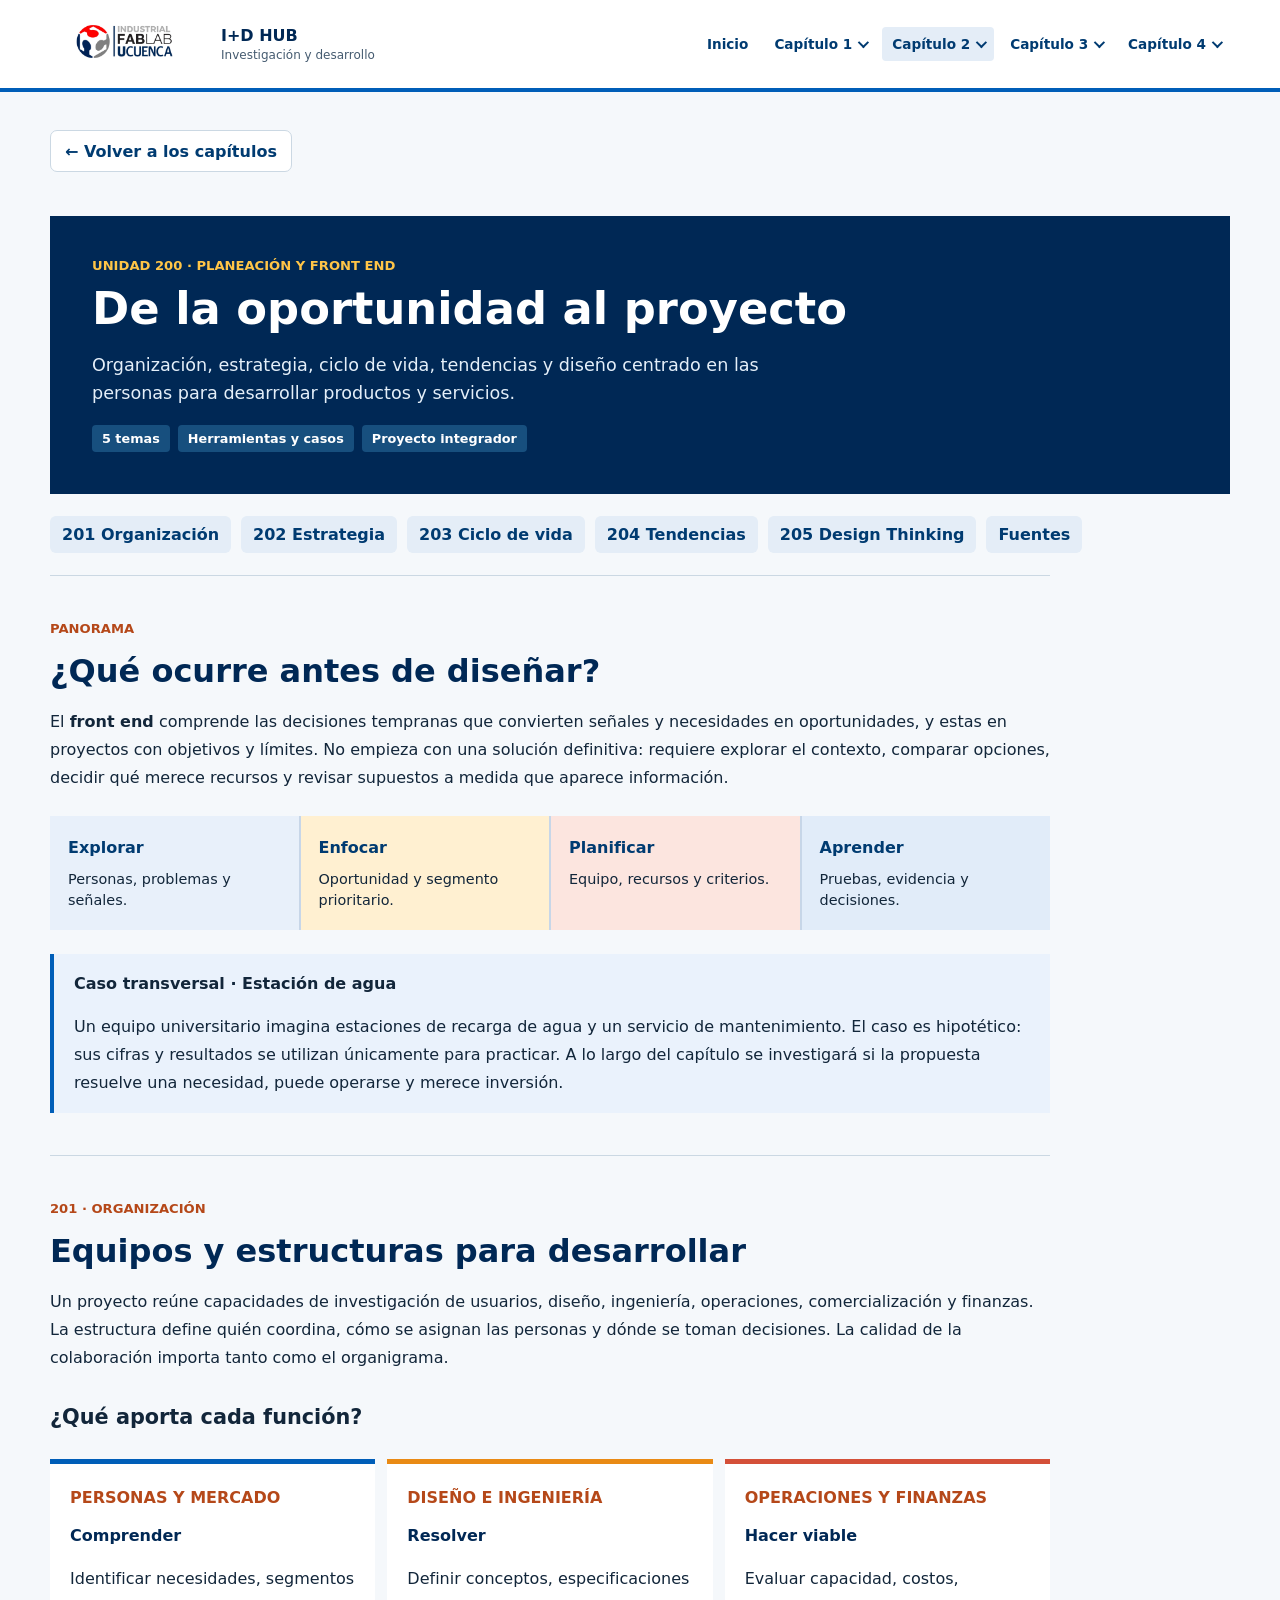
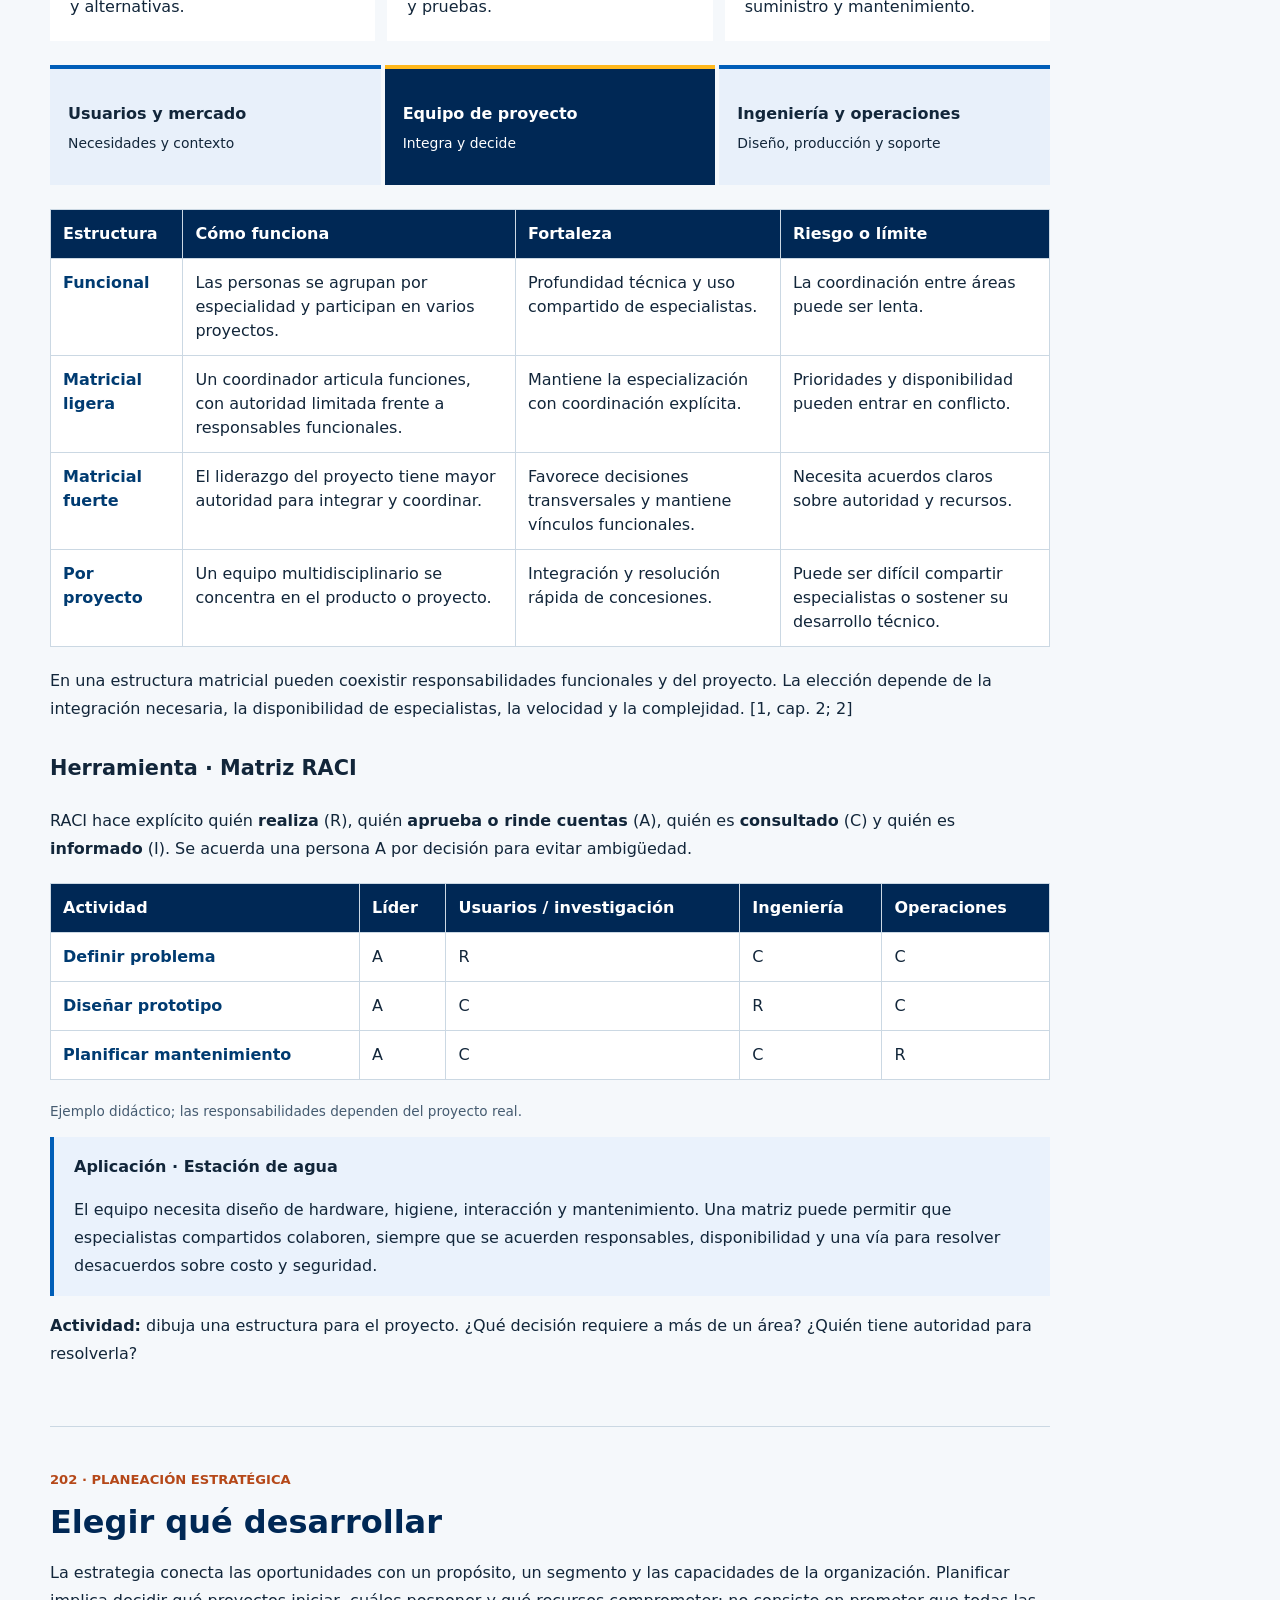
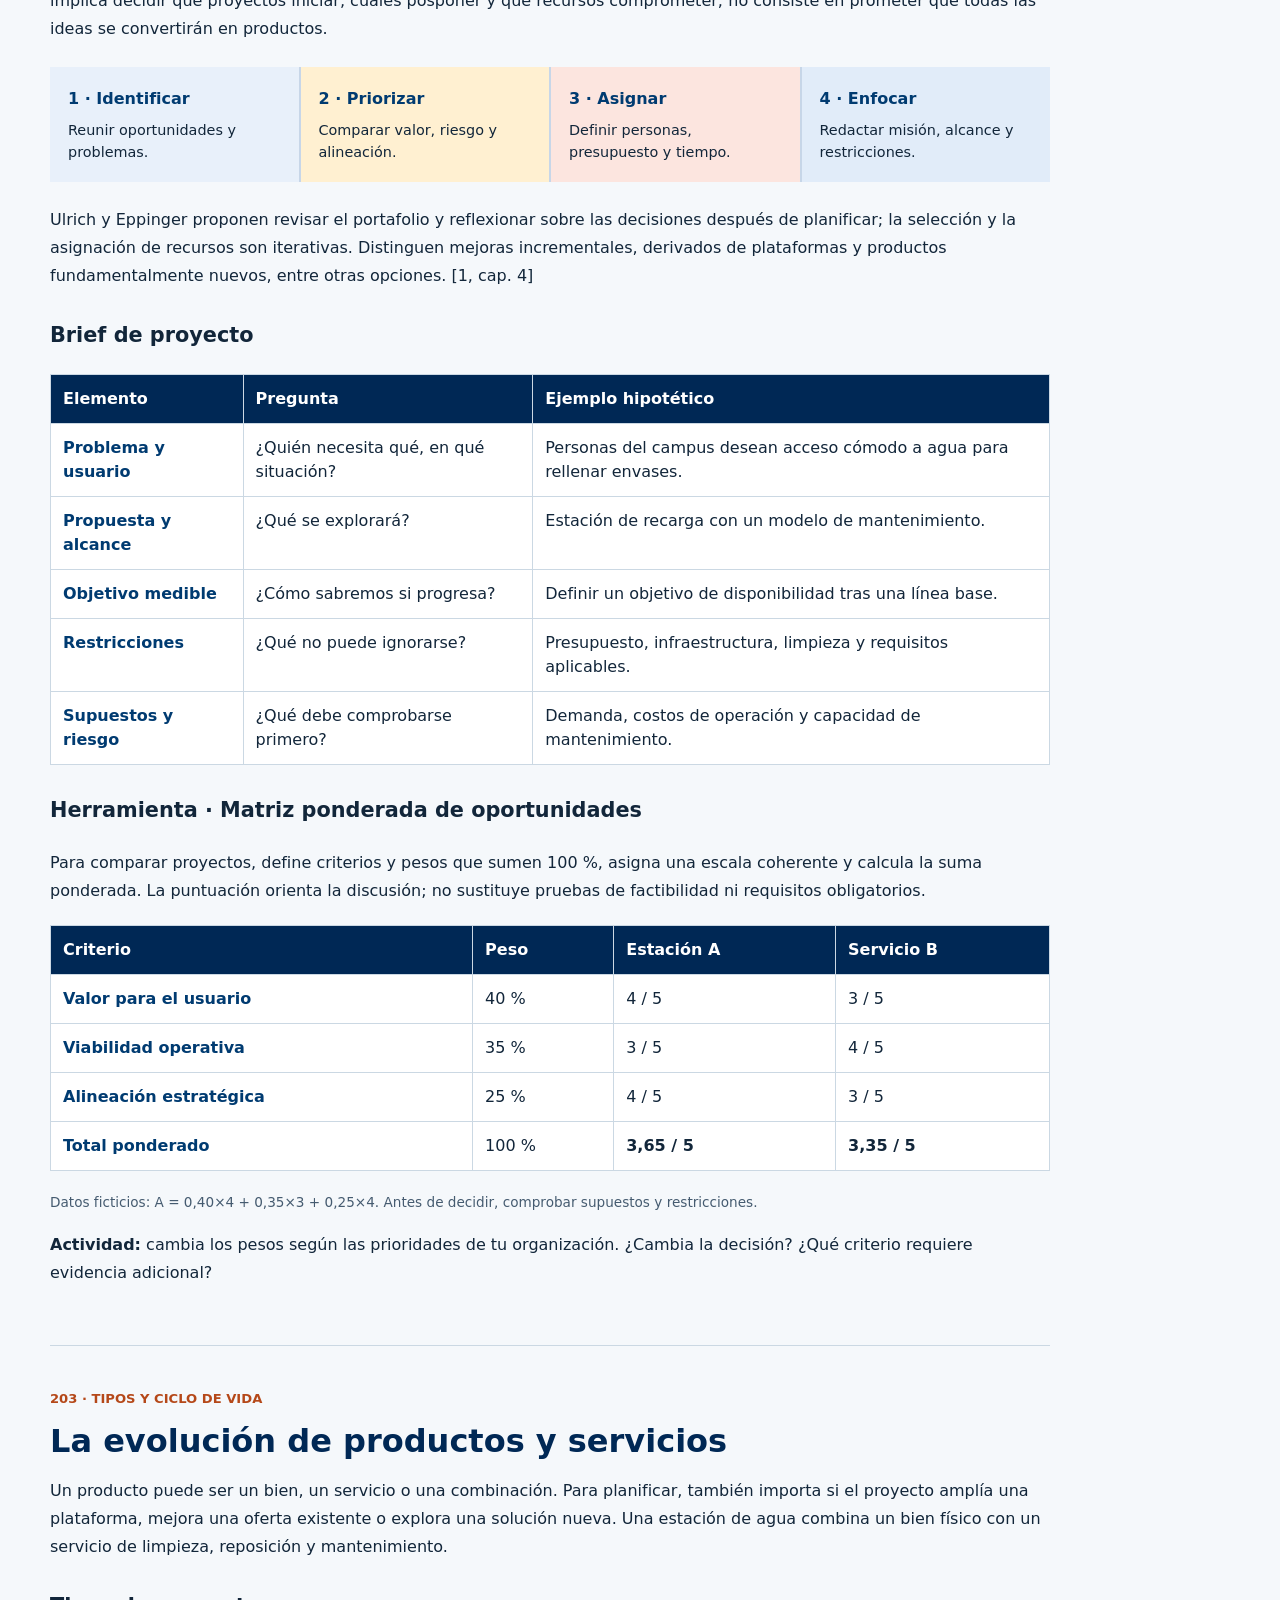
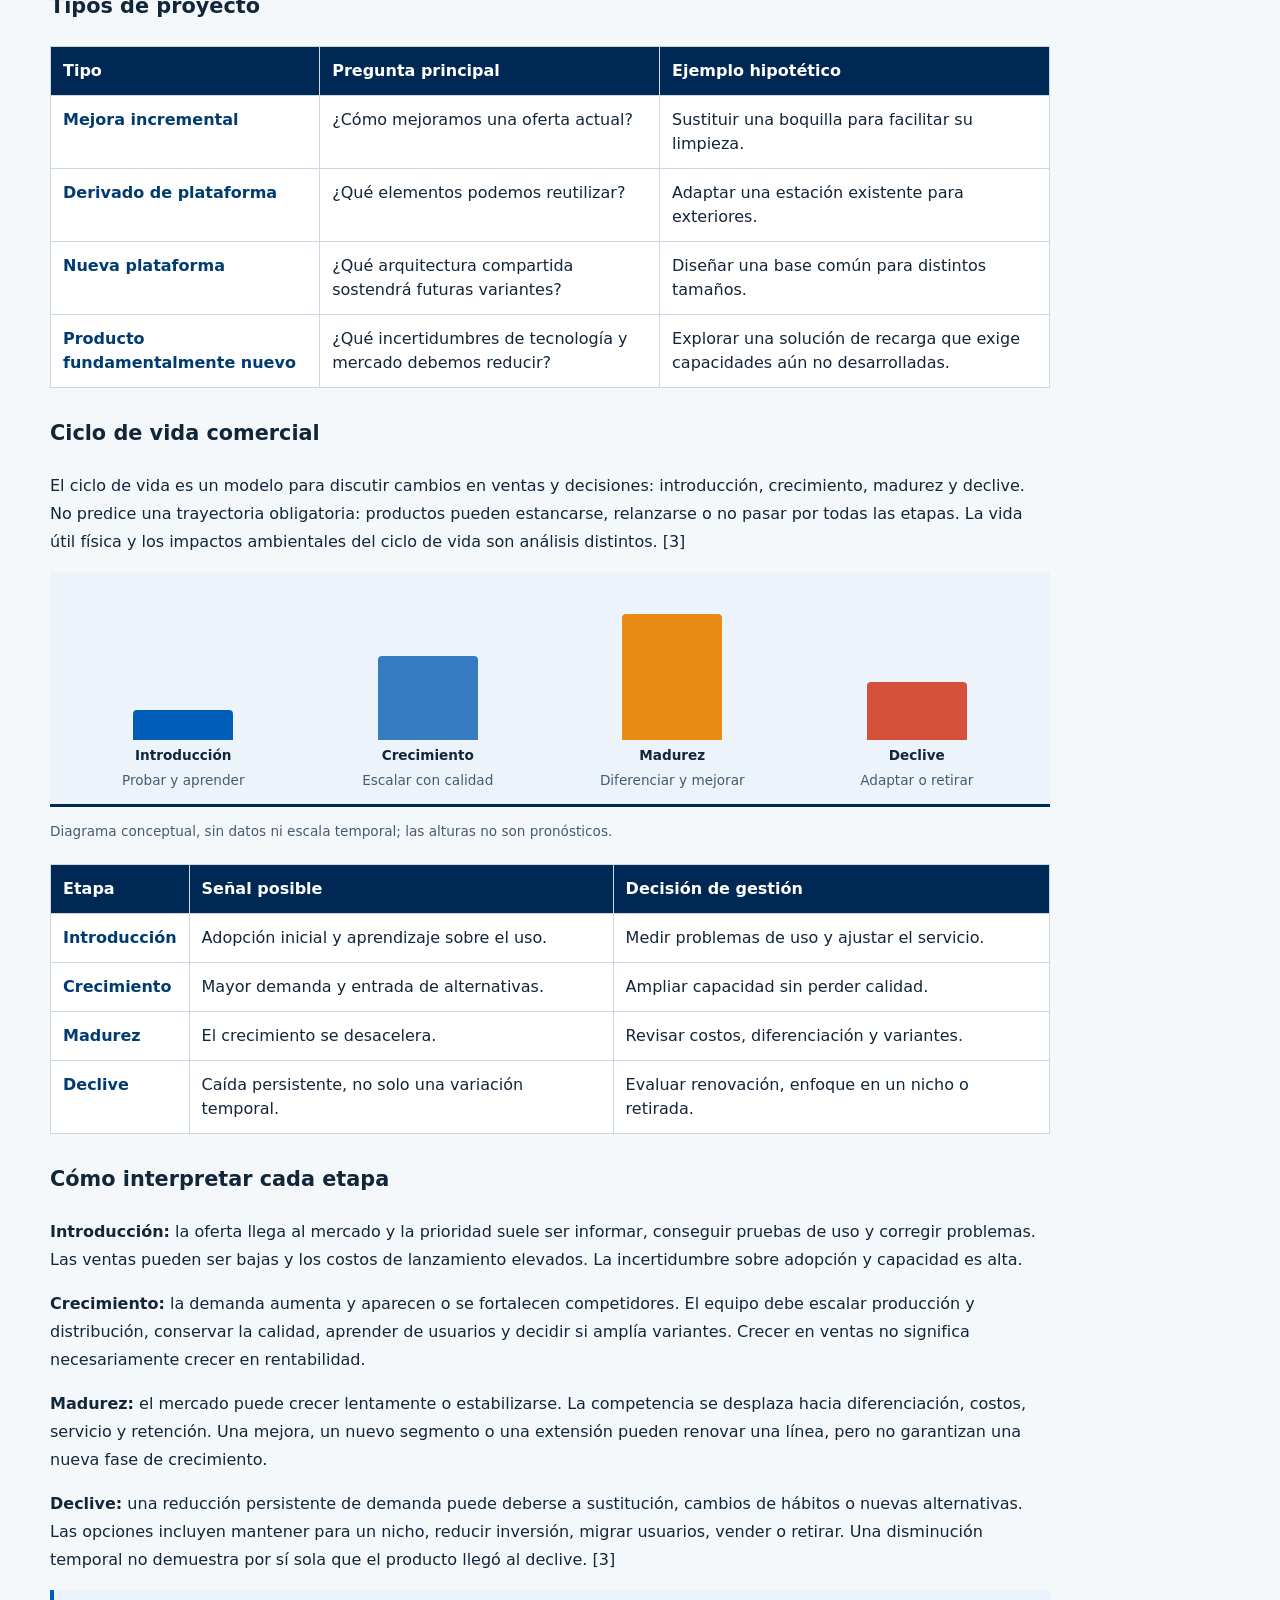
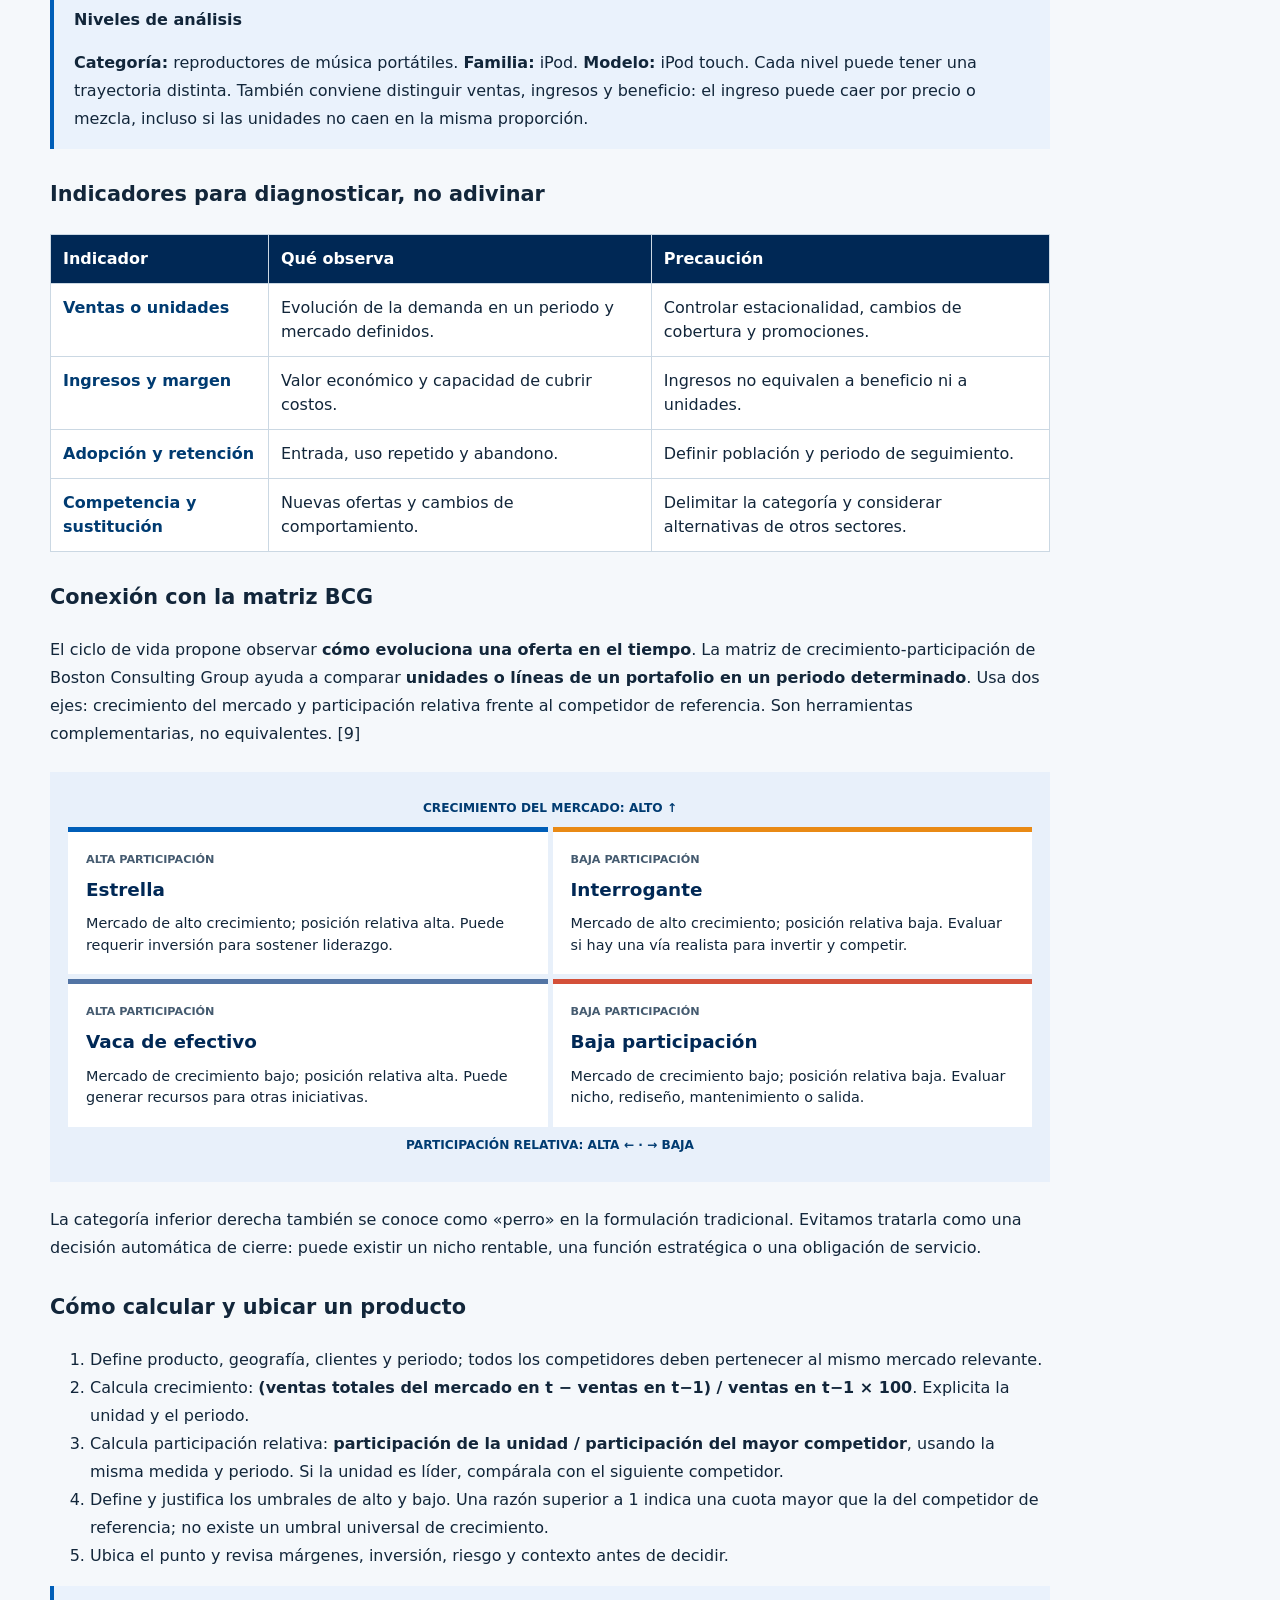
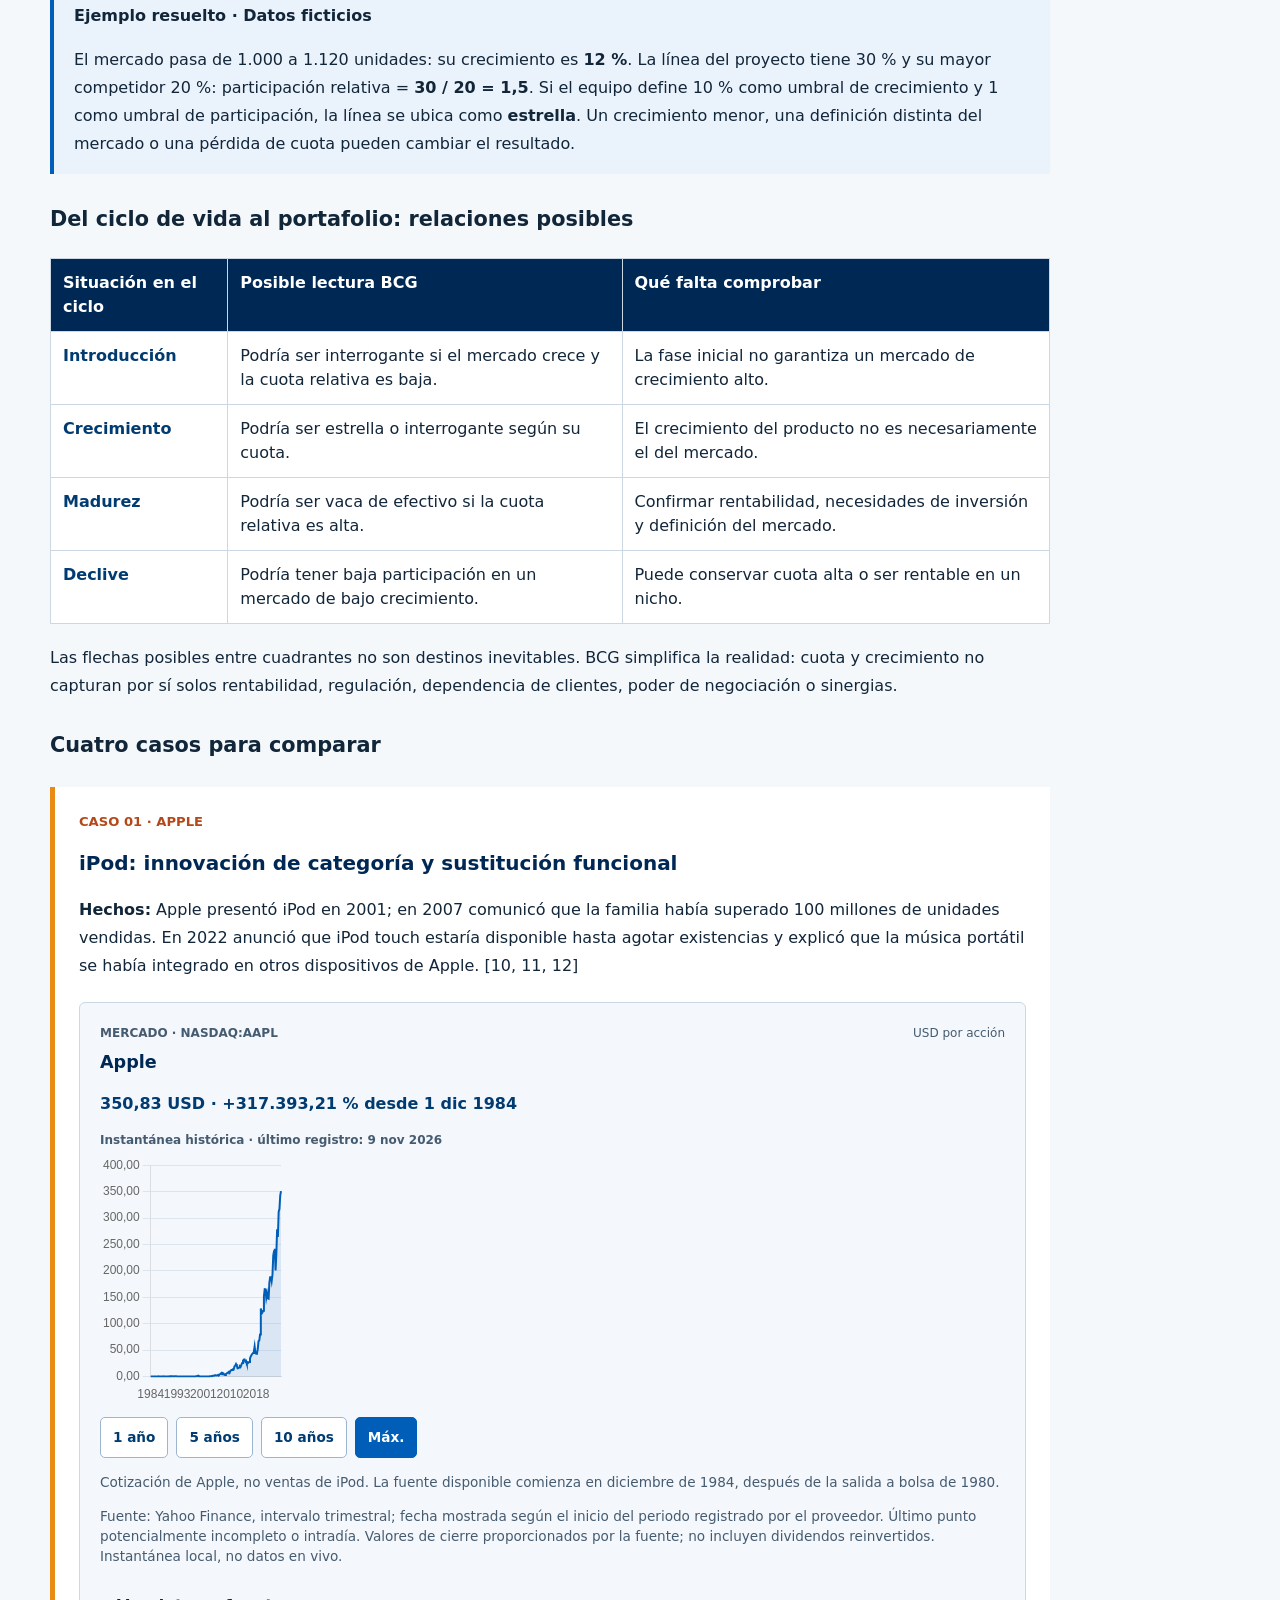
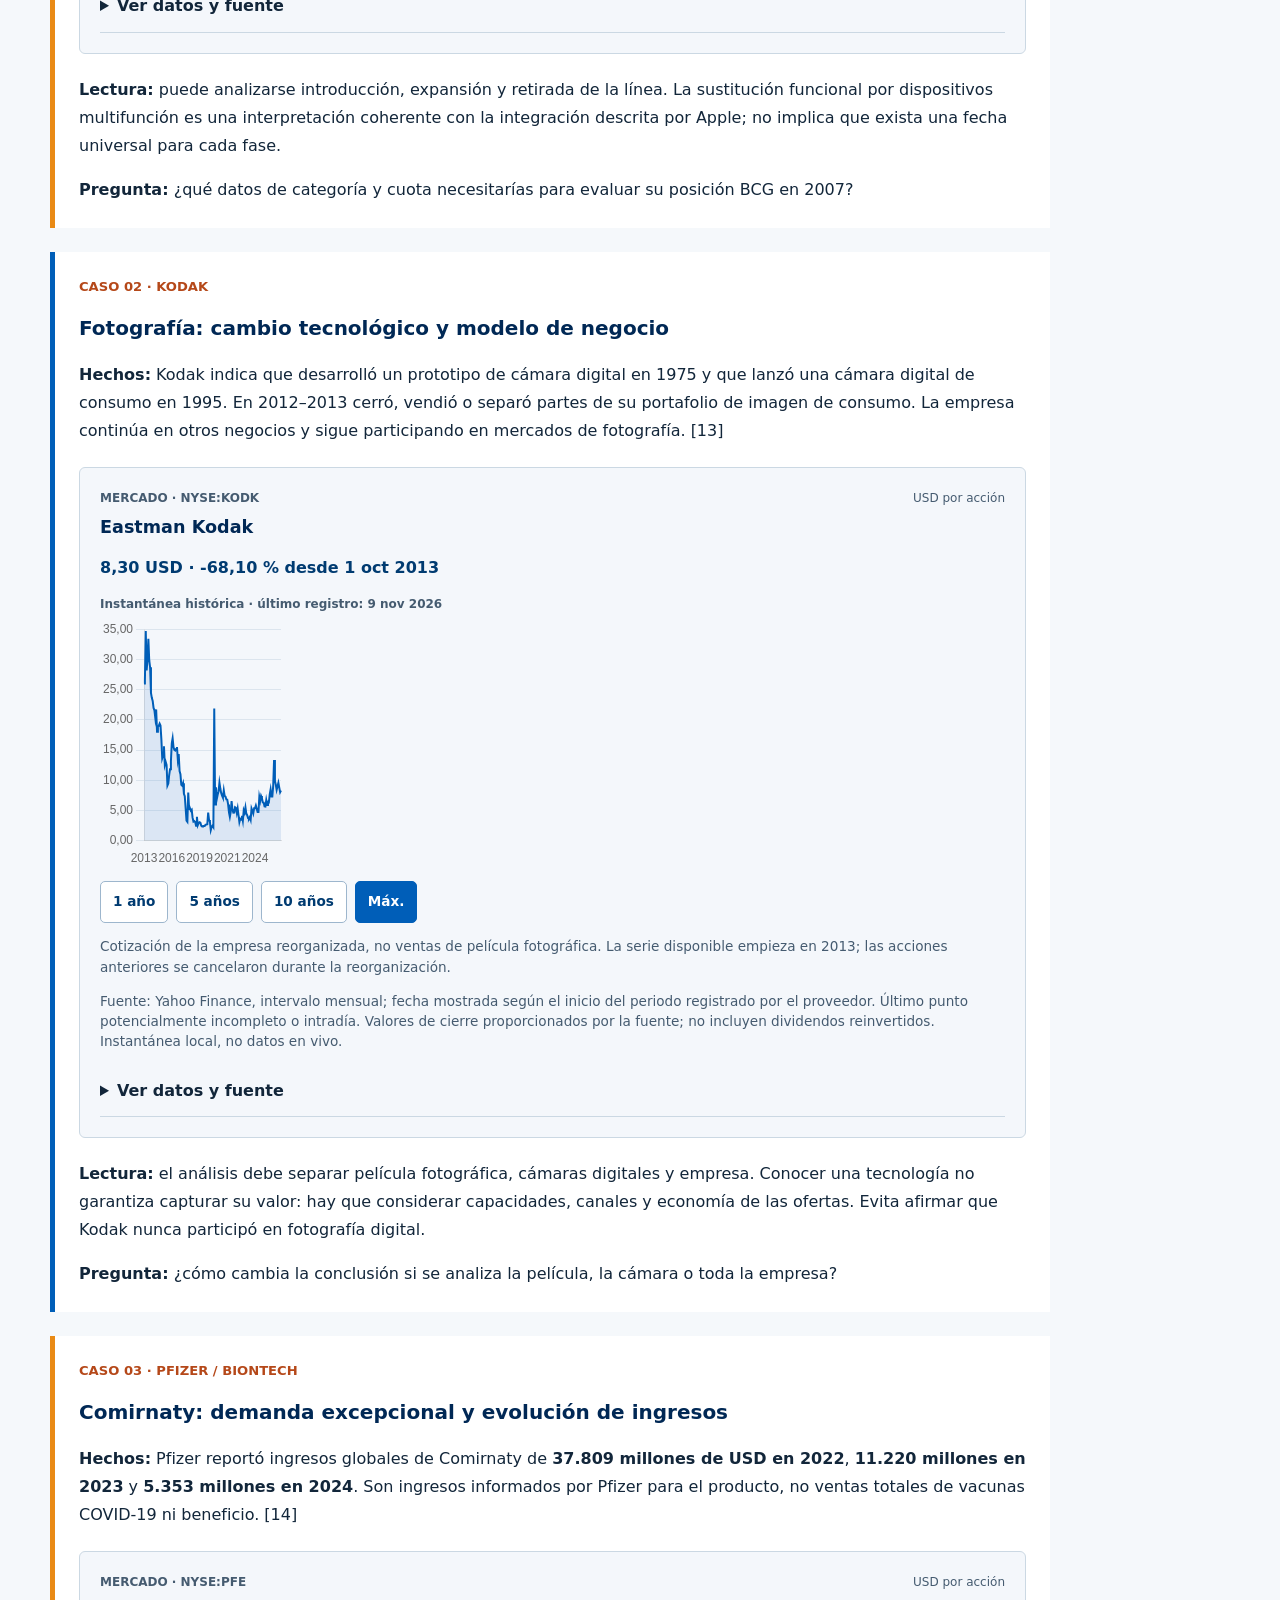
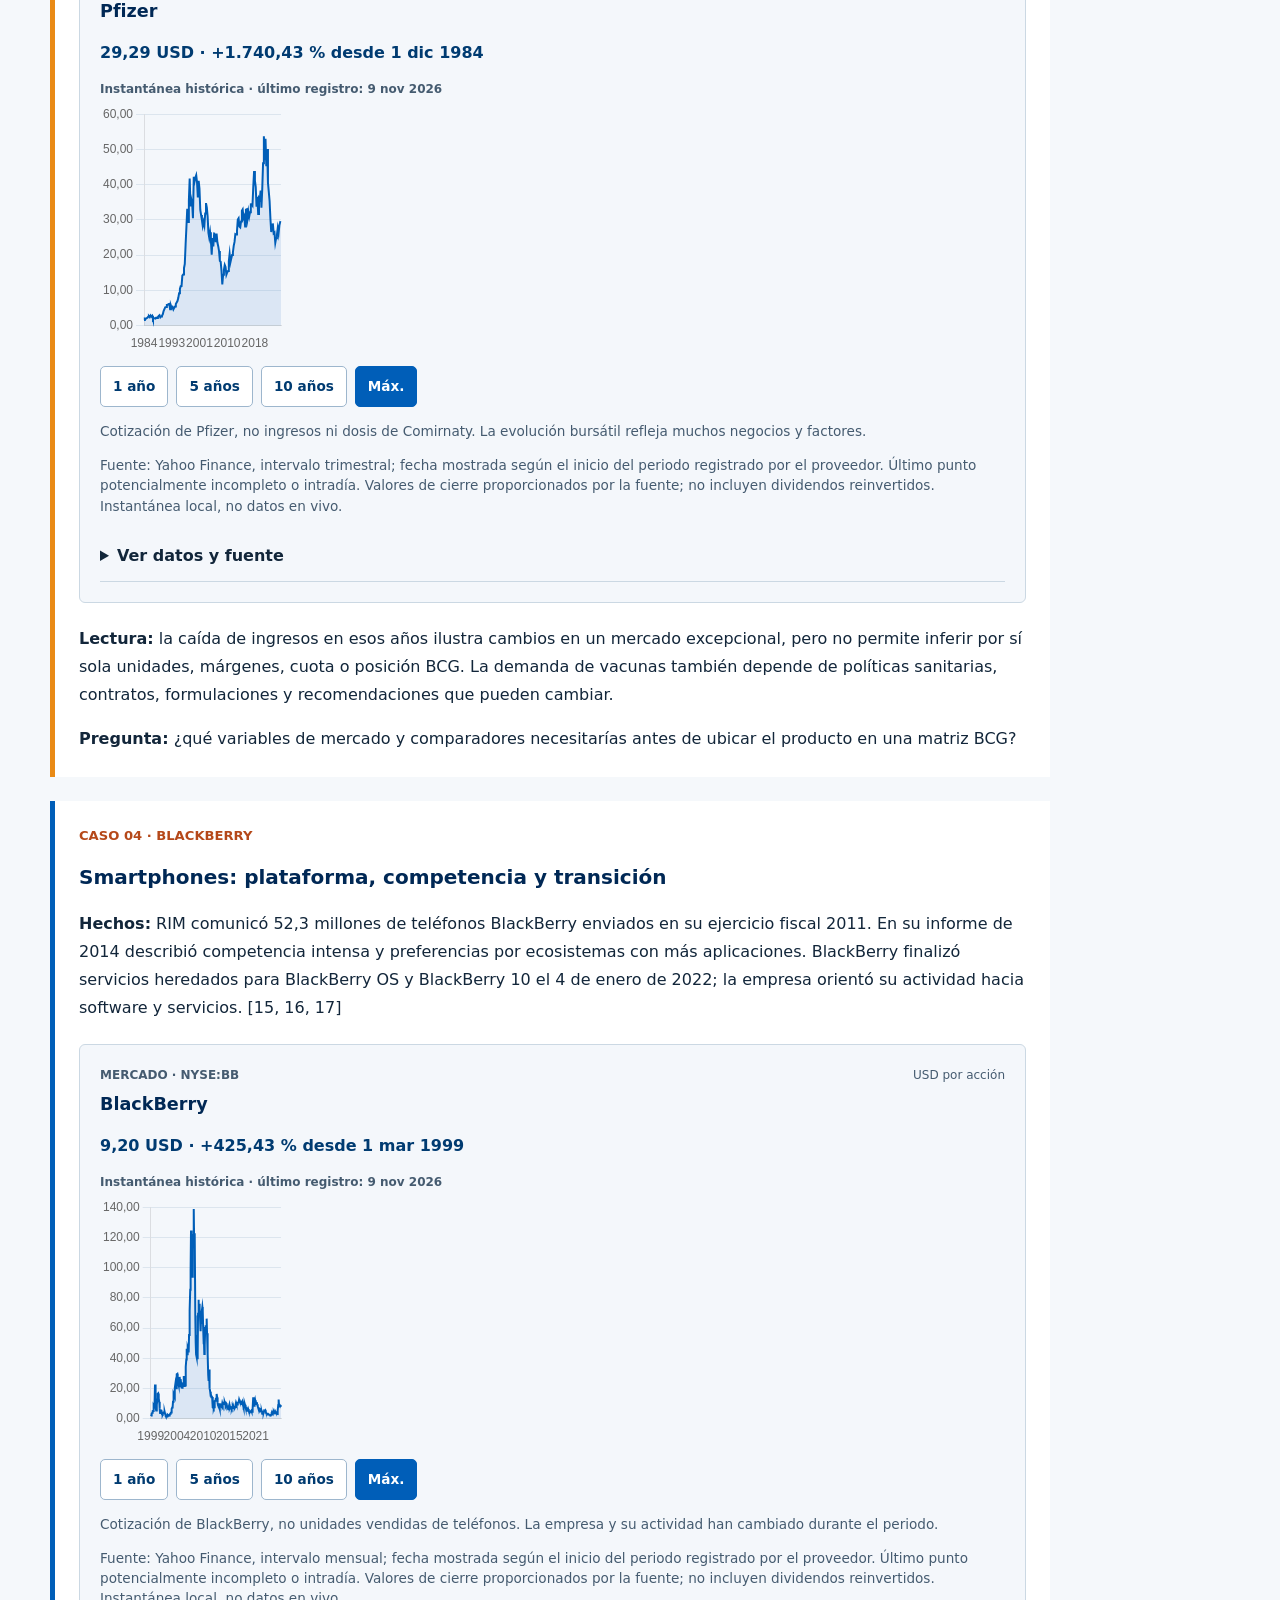
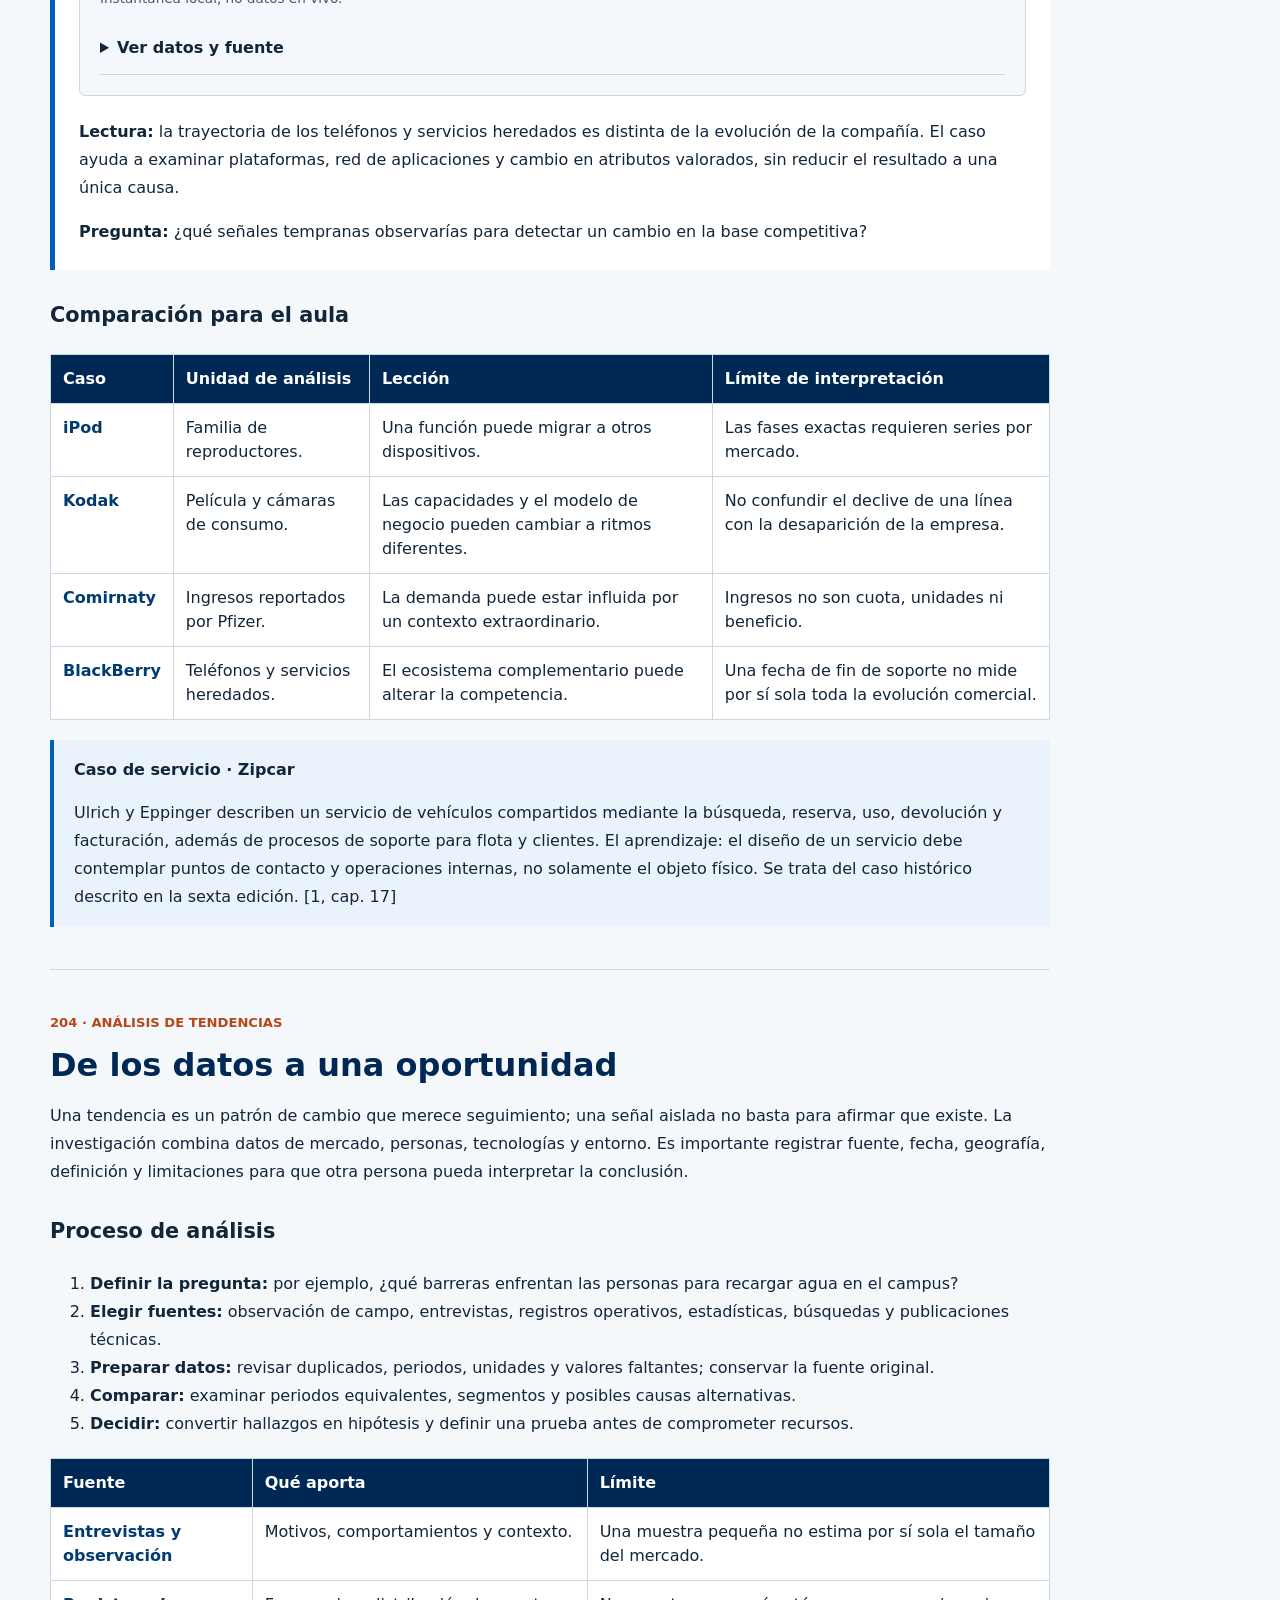
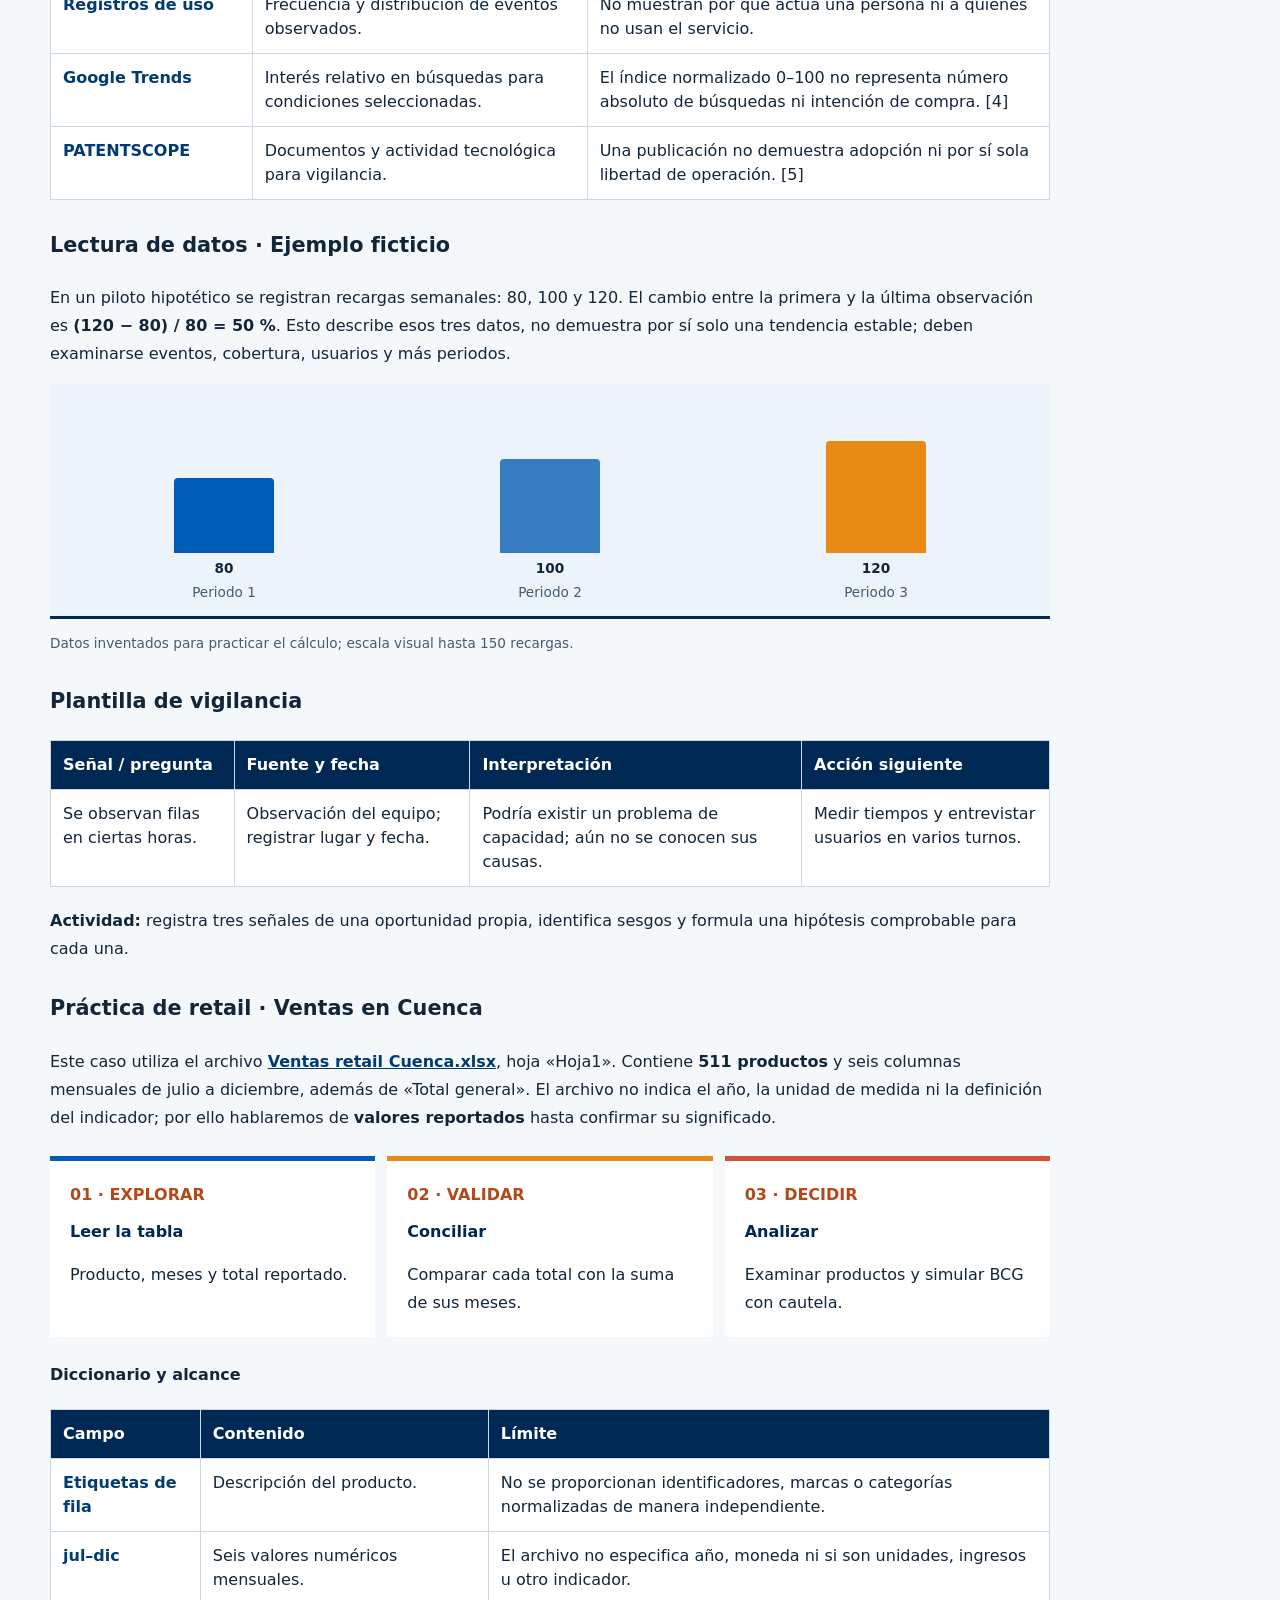
==== commit 74728aea: "Add files via upload" ====
--- a/platform/pages/capitulo-2.html
+++ b/platform/pages/capitulo-2.html
@@ -7,9 +7,9 @@
   <link rel="stylesheet" href="../styles.css">
 </head>
 <body class="chapter-one chapter-two">
-<header class="site-header"><a class="site-brand" href="../index.html"><span class="site-logo"><img src="../../assets/logo-fab-ucuenca.jpeg" alt="Industrial FabLab UCuenca"></span><span class="site-brand-text"><strong>I+D HUB</strong><small>Investigación y desarrollo</small></span></a><nav aria-label="Navegación principal"><a href="../index.html">Inicio</a><a href="capitulo-1.html">Capítulo 1</a><a href="capitulo-2.html" aria-current="page">Capítulo 2</a><a href="capitulo-3.html">Capítulo 3</a><a href="capitulo-4.html">Capítulo 4</a></nav></header>
+<header class="site-header"><a class="site-brand" href="../../index.html"><span class="site-logo"><img src="../../assets/logo-fab-ucuenca.jpeg" alt="Industrial FabLab UCuenca"></span><span class="site-brand-text"><strong>I+D HUB</strong><small>Investigación y desarrollo</small></span></a><nav aria-label="Navegación principal"><a href="../../index.html">Inicio</a><a href="capitulo-1.html">Capítulo 1</a><a href="capitulo-2.html" aria-current="page">Capítulo 2</a><a href="capitulo-3.html">Capítulo 3</a><a href="capitulo-4.html">Capítulo 4</a></nav></header>
 <main class="page-shell chapter-page">
-  <a class="back-link" href="../index.html">← Volver a los capítulos</a>
+  <a class="back-link" href="../../index.html">← Volver a los capítulos</a>
   <header class="chapter-intro"><p class="kicker">Unidad 200 · Planeación y front end</p><h1>De la oportunidad al proyecto</h1><p>Organización, estrategia, ciclo de vida, tendencias y diseño centrado en las personas para desarrollar productos y servicios.</p><div class="chapter-meta"><span>5 temas</span><span>Herramientas y casos</span><span>Proyecto integrador</span></div></header>
   <nav class="study-nav" aria-label="Temas del capítulo"><a href="#tema-201">201 Organización</a><a href="#tema-202">202 Estrategia</a><a href="#tema-203">203 Ciclo de vida</a><a href="#tema-204">204 Tendencias</a><a href="#tema-205">205 Design Thinking</a><a href="#fuentes">Fuentes</a></nav>
   <div class="chapter-reading">
